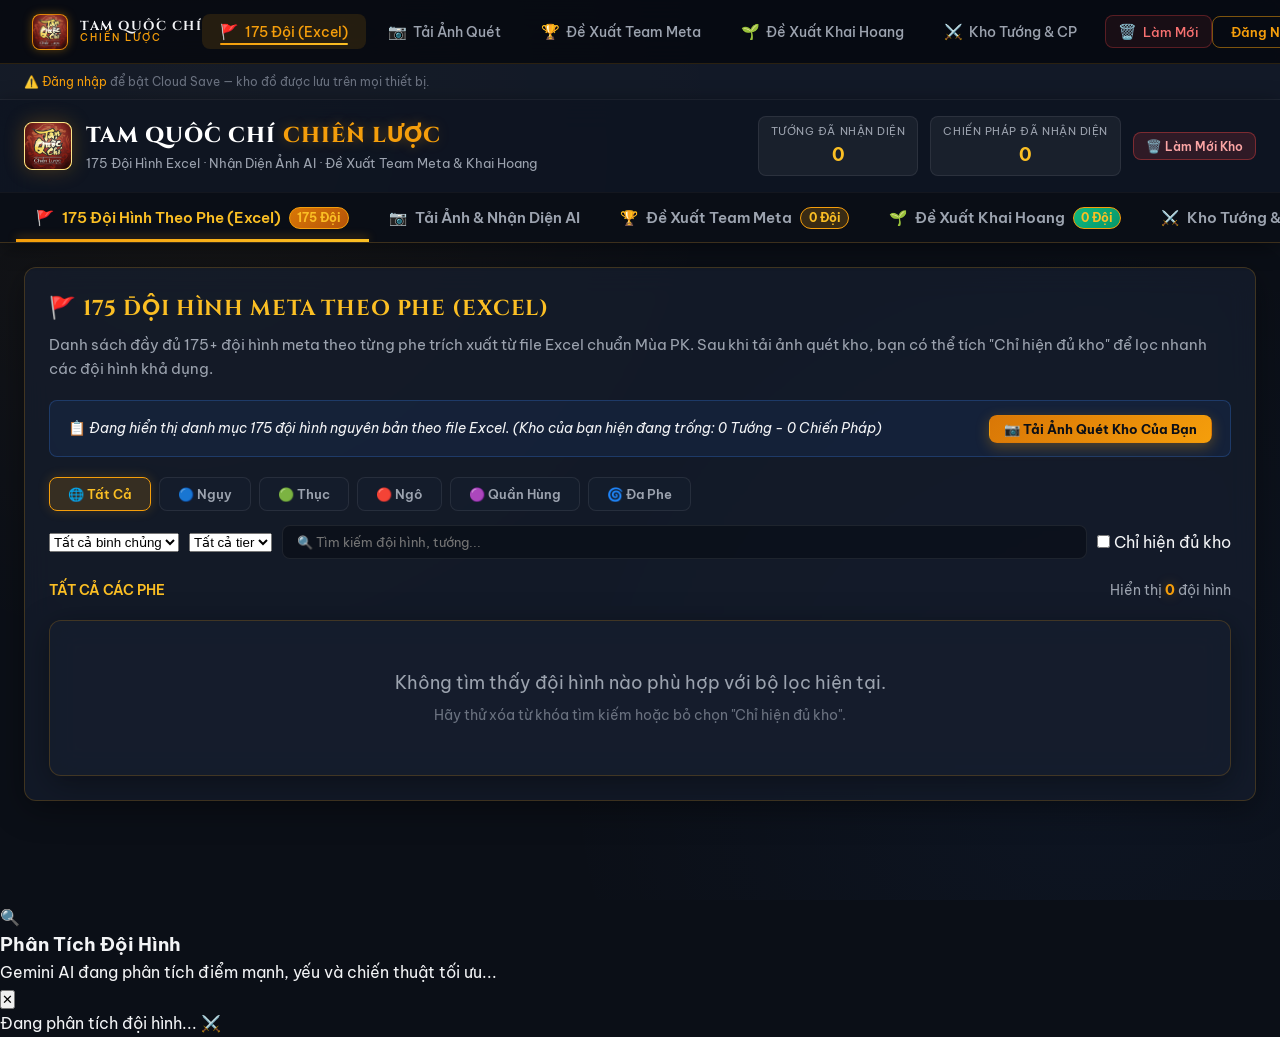
==== static/index.html @ ead32639 "feat: complete Tam Quoc Chi Chien Luoc web app with 175 Excel teams and AI scanner" ====
<!DOCTYPE html>
<html lang="vi">
<head>
  <meta charset="UTF-8">
  <meta name="viewport" content="width=device-width, initial-scale=1.0">
  <title>Tam Quốc Chí Chiến Lược | 175 Đội Excel & Đề Xuất Meta / Khai Hoang Từ Ảnh</title>
  <meta name="description" content="Công cụ tra cứu 175+ đội hình chuẩn Excel, tải ảnh chụp kho tướng game để AI tự động nhận diện và đề xuất team meta T0/T1 cùng team khai hoang mở đất tối ưu.">
  <link rel="preconnect" href="https://fonts.googleapis.com">
  <link rel="preconnect" href="https://fonts.gstatic.com" crossorigin>
  <link href="https://fonts.googleapis.com/css2?family=Be+Vietnam+Pro:wght@300;400;500;600;700;800&family=Cinzel:wght@700;900&display=swap" rel="stylesheet">
  <link rel="icon" type="image/jpeg" href="/anh/tamquocchi.jpg">
  <link rel="stylesheet" href="css/style.css?v=8">
  <link rel="stylesheet" href="css/navbar.css?v=8">
  <link rel="stylesheet" href="css/auth.css?v=8">
  <style>
    body { padding-top: 64px; }
    .cloud-sync-bar-wrap {
      background: rgba(22,30,46,0.7);
      border-bottom: 1px solid rgba(255,255,255,0.06);
      padding: 8px 24px;
      display: flex;
      align-items: center;
      gap: 10px;
      font-family: 'Be Vietnam Pro', sans-serif;
      font-size: 13px;
      flex-wrap: wrap;
    }
  </style>
</head>
<body>

<!-- NAVBAR -->
<nav class="site-navbar" id="site-navbar">
  <a href="/" class="nav-brand">
    <div class="nav-seal" style="width:36px;height:36px;min-width:36px;max-width:36px;min-height:36px;max-height:36px;overflow:hidden;border-radius:8px;flex-shrink:0"><img src="/anh/tamquocchi.jpg" alt="Logo" class="nav-seal-img" style="width:36px;height:36px;max-width:36px;max-height:36px;object-fit:cover;border-radius:8px;display:block"></div>
    <div class="nav-brand-text">
      <span class="nav-brand-title">TAM QUỐC CHÍ</span>
      <span class="nav-brand-sub">Chiến Lược</span>
    </div>
  </a>

  <div class="nav-links">
    <button class="nav-link active" id="navbar-link-factions" onclick="switchTab('tab-factions')"><span class="nav-link-icon">🚩</span>175 Đội (Excel)</button>
    <button class="nav-link" id="navbar-link-upload" onclick="switchTab('tab-upload')"><span class="nav-link-icon">📷</span>Tải Ảnh Quét</button>
    <button class="nav-link" id="navbar-link-recommend" onclick="switchTab('tab-recommend')"><span class="nav-link-icon">🏆</span>Đề Xuất Team Meta</button>
    <button class="nav-link" id="navbar-link-starter" onclick="switchTab('tab-starter')"><span class="nav-link-icon">🌱</span>Đề Xuất Khai Hoang</button>
    <button class="nav-link" id="navbar-link-inventory" onclick="switchTab('tab-inventory')"><span class="nav-link-icon">⚔️</span>Kho Tướng &amp; CP</button>
    <button class="nav-link nav-reset-btn" id="navbar-link-reset" onclick="resetInventoryData()" title="Làm mới kho về 0 (Xóa dữ liệu cũ)"><span class="nav-link-icon">🗑️</span>Làm Mới</button>
  </div>

  <div class="nav-auth" id="nav-auth-section">
    <button class="nav-btn-login" onclick="openAuthModal('login')">Đăng Nhập</button>
    <button class="nav-btn-register" onclick="openAuthModal('register')">Đăng Ký</button>
  </div>
</nav>

<!-- CLOUD SYNC BAR -->
<div class="cloud-sync-bar-wrap">
  <div id="cloud-sync-bar" style="display:flex;align-items:center;gap:8px;flex-wrap:wrap">
    <span style="color:#6b7280;font-size:12px">⏳ Đang kiểm tra trạng thái Cloud Save...</span>
  </div>
</div>

<!-- ════════════════════════════════════════════════════════
     APPLICATION CONTAINER
═══════════════════════════════════════════════════════ -->

  <!-- HEADER & BANNER -->
  <header class="app-header">
    <div class="header-container">
      <div class="brand">
        <div class="brand-seal" style="width:48px;height:48px;min-width:48px;max-width:48px;min-height:48px;max-height:48px;overflow:hidden;border-radius:8px;flex-shrink:0"><img src="/anh/tamquocchi.jpg" alt="Logo" class="brand-seal-img" style="width:48px;height:48px;max-width:48px;max-height:48px;object-fit:cover;border-radius:8px;display:block"></div>
        <div class="brand-info">
          <h1>TAM QUỐC CHÍ <span class="accent-text">CHIẾN LƯỢC</span></h1>
          <p class="tagline">175 Đội Hình Excel &middot; Nhận Diện Ảnh AI &middot; Đề Xuất Team Meta &amp; Khai Hoang</p>
        </div>
      </div>

      <div class="inventory-summary">
        <div class="stat-badge">
          <span class="stat-label">Tướng đã nhận diện</span>
          <span class="stat-val" id="stat-gen-count">0</span>
        </div>
        <div class="stat-badge">
          <span class="stat-label">Chiến pháp đã nhận diện</span>
          <span class="stat-val" id="stat-tactic-count">0</span>
        </div>
        <button class="btn btn-danger btn-sm" id="btn-reset-data" title="Xóa toàn bộ dữ liệu đang chọn về 0">
          🗑️ Làm Mới Kho
        </button>
      </div>
    </div>

    <!-- MAIN NAVIGATION TABS -->
    <nav class="nav-tabs">
      <div class="nav-container">
        <button class="nav-tab active" data-tab="tab-factions" id="nav-btn-factions">
          <span class="tab-icon">🚩</span> 175 Đội Hình Theo Phe (Excel)
          <span class="tab-badge" id="factions-nav-badge" style="background: linear-gradient(135deg, #d97706, #b45309);">175 Đội</span>
        </button>
        <button class="nav-tab" data-tab="tab-upload" id="nav-btn-upload">
          <span class="tab-icon">📷</span> Tải Ảnh &amp; Nhận Diện AI
        </button>
        <button class="nav-tab" data-tab="tab-recommend" id="nav-btn-recommend">
          <span class="tab-icon">🏆</span> Đề Xuất Team Meta
          <span class="tab-badge" id="recommend-badge">0 Đội</span>
        </button>
        <button class="nav-tab" data-tab="tab-starter" id="nav-btn-starter">
          <span class="tab-icon">🌱</span> Đề Xuất Khai Hoang
          <span class="tab-badge" id="starter-nav-badge" style="background: linear-gradient(135deg, #10b981, #059669);">0 Đội</span>
        </button>
        <button class="nav-tab" data-tab="tab-inventory" id="nav-btn-inventory">
          <span class="tab-icon">⚔️</span> Kho Tướng &amp; Chiến Pháp
          <span class="tab-counter" id="inventory-counter">0</span>
        </button>
      </div>
    </nav>
  </header>

  <!-- MAIN APPLICATION BODY -->
  <main class="main-content">

    <!-- TAB 1: 175 ĐỘI HÌNH THEO PHE (EXCEL) — MÀN HÌNH ĐẦU TIÊN MẶC ĐỊNH -->
    <section class="tab-panel active" id="tab-factions">
      <div class="card panel-card">
        <div class="section-title-wrap">
          <h2>🚩 175 ĐỘI HÌNH META THEO PHE (EXCEL)</h2>
          <p class="section-desc">Danh sách đầy đủ 175+ đội hình meta theo từng phe trích xuất từ file Excel chuẩn Mùa PK. Sau khi tải ảnh quét kho, bạn có thể tích "Chỉ hiện đủ kho" để lọc nhanh các đội hình khả dụng.</p>
        </div>

        <div id="factions-inventory-status"></div>

        <div class="faction-filter-panel" id="faction-filter-panel">
          <div class="faction-mega-tabs" id="faction-mega-tabs">
            <button class="faction-mega-tab active" data-faction="All">🌐 Tất Cả</button>
            <button class="faction-mega-tab" data-faction="Ngụy">🔵 Ngụy</button>
            <button class="faction-mega-tab" data-faction="Thục">🟢 Thục</button>
            <button class="faction-mega-tab" data-faction="Ngô">🔴 Ngô</button>
            <button class="faction-mega-tab" data-faction="Quần">🟣 Quần Hùng</button>
            <button class="faction-mega-tab" data-faction="Tam Thế">🌀 Đa Phe</button>
          </div>
          <div class="faction-sub-filters">
            <select id="faction-filter-troop" class="filter-select">
              <option value="All">Tất cả binh chủng</option>
              <option value="Kỵ">Kỵ</option>
              <option value="Thương">Thương</option>
              <option value="Khiên">Khiên</option>
              <option value="Cung">Cung</option>
              <option value="Khí">Khí Xa</option>
            </select>
            <select id="faction-filter-tier" class="filter-select">
              <option value="All">Tất cả tier</option>
              <option value="T0">T0</option>
              <option value="T0.5">T0.5</option>
              <option value="T1">T1</option>
            </select>
            <input type="text" id="faction-search" class="inv-search-input" placeholder="🔍 Tìm kiếm đội hình, tướng...">
            <label class="checkbox-label">
              <input type="checkbox" id="faction-only-owned"> Chỉ hiện đủ kho
            </label>
          </div>
        </div>

        <div style="margin: 14px 0 18px; font-size: 14px; color: var(--text-muted); display:flex; justify-content:space-between; align-items:center; flex-wrap:wrap; gap:8px">
          <span id="factions-current-title" style="font-weight:600; color:#fbbf24">TẤT CẢ CÁC PHE</span>
          <span>Hiển thị <strong id="factions-count" class="accent-text">0</strong> đội hình</span>
        </div>

        <div id="faction-teams-grid" class="faction-teams-grid"></div>
      </div>
    </section>

    <!-- TAB 2: TRANG TẢI ẢNH NHẬN DIỆN (UP HÌNH) -->
    <section class="tab-panel" id="tab-upload">
      <div class="card panel-card">
        <div class="section-title-wrap">
          <h2>📸 TẢI ẢNH CHỤP MÀN HÌNH GAME (UP HÌNH)</h2>
          <p class="section-desc">Hỗ trợ tải nhiều ảnh chụp màn hình kho Tướng hoặc kho Chiến Pháp. AI sẽ tự động phân tích và trích xuất danh sách sở hữu làm dữ liệu để đề xuất Team Meta và Team Khai Hoang.</p>
        </div>

        <div class="api-key-config">
          <div class="api-key-header">
            <span class="badge-tag">TÙY CHỌN NÂNG CAO</span>
            <strong>Tích hợp AI Vision (Gemini 1.5/2.0 Flash)</strong>
            <span class="helper-text">(Đọc chính xác 100% hình ảnh game chụp từ điện thoại)</span>
          </div>
          <div class="api-key-input-row">
            <input type="password" id="gemini-api-key" placeholder="Nhập Google Gemini API Key của bạn (nếu có, hoặc để trống để dùng bộ quét thông minh)...">
            <button class="btn btn-outline" id="btn-toggle-key">Hiện Key</button>
            <button class="btn btn-secondary" id="btn-save-key">Lưu Key</button>
          </div>
        </div>

        <!-- UPLOAD DROP ZONE -->
        <div class="drop-zone" id="drop-zone">
          <div class="drop-zone-content">
            <span class="drop-icon">📁</span>
            <p class="drop-title">Kéo thả ảnh vào đây hoặc click để chọn</p>
            <p class="drop-hint">Hỗ trợ: JPG, PNG, WEBP — Tải nhiều ảnh cùng lúc</p>
            <input type="file" id="file-input" accept="image/*" multiple style="display:none">
            <button class="btn btn-primary" id="btn-select-files">📂 Chọn Ảnh Chụp Màn Hình</button>
          </div>
        </div>

        <div id="file-preview-list" class="file-preview-list" style="display:none"></div>

        <div class="upload-actions" id="upload-actions" style="display:none">
          <button class="btn btn-primary btn-lg" id="btn-upload-analyze">
            🔍 Phân Tích &amp; Nhận Diện Bằng AI
          </button>
          <button class="btn btn-outline" id="btn-clear-files">🗑️ Xóa ảnh</button>
        </div>

        <div id="upload-progress" class="upload-progress" style="display:none">
          <div class="progress-spinner"></div>
          <span id="progress-text">Đang phân tích ảnh bằng AI...</span>
        </div>

        <div id="upload-results" class="upload-results" style="display:none"></div>
      </div>
    </section>

    <!-- TAB 3: ĐỀ XUẤT TEAM META (DỰA TRÊN DỮ LIỆU TỪ ẢNH) -->
    <section class="tab-panel" id="tab-recommend">
      <div class="card panel-card">
        <div class="section-title-wrap">
          <h2>🏆 ĐỀ XUẤT TEAM META (DỰA TRÊN DỮ LIỆU ẢNH)</h2>
          <p class="section-desc">Hệ thống so khớp kho tướng &amp; chiến pháp (nhận diện từ ảnh bạn vừa tải lên) với toàn bộ 175 đội hình meta, tính toán % tương thích và đề xuất các đội T0/T1 mạnh nhất bạn có thể xuất trận.</p>
        </div>

        <div class="filter-bar" id="recommend-filter-bar">
          <div class="filter-group">
            <label class="filter-label">Mùa giải</label>
            <select id="filter-season" class="filter-select">
              <option value="All">Tất cả mùa</option>
              <option value="PK">PK (Hiện tại)</option>
              <option value="S1">Mùa 1</option>
              <option value="S2">Mùa 2</option>
              <option value="S3">Mùa 3</option>
            </select>
          </div>
          <div class="filter-group">
            <label class="filter-label">Phe phái</label>
            <select id="filter-faction" class="filter-select">
              <option value="All">Tất cả phe</option>
              <option value="Ngụy">Ngụy</option>
              <option value="Thục">Thục</option>
              <option value="Ngô">Ngô</option>
              <option value="Quần">Quần Hùng</option>
              <option value="Tam Thế">Đa Phe</option>
            </select>
          </div>
          <div class="filter-group">
            <label class="filter-label">Binh chủng</label>
            <select id="filter-troop" class="filter-select">
              <option value="All">Tất cả</option>
              <option value="Kỵ">Kỵ</option>
              <option value="Thương">Thương</option>
              <option value="Khiên">Khiên</option>
              <option value="Cung">Cung</option>
              <option value="Khí">Khí Xa</option>
            </select>
          </div>
          <div class="filter-group">
            <label class="filter-label">Điểm tối thiểu</label>
            <input type="range" id="filter-score" min="0" max="100" value="30" class="filter-slider">
            <span id="filter-score-val" class="filter-slider-val">30%</span>
          </div>
          <button class="btn btn-primary" id="btn-recommend">🔍 Tìm Đội Hình</button>
        </div>

        <div style="margin: 14px 0 18px; font-size: 14px; color: var(--text-muted);">
          Tìm thấy <strong id="results-count" class="accent-text">0</strong> đội hình phù hợp
        </div>

        <div id="recommend-results" class="recommend-results"></div>
      </div>
    </section>

    <!-- TAB 4: ĐỀ XUẤT TEAM KHAI HOANG (MỞ ĐẤT) (DỰA TRÊN DỮ LIỆU ẢNH) -->
    <section class="tab-panel" id="tab-starter">
      <div class="card panel-card">
        <div class="section-title-wrap">
          <h2>🌱 ĐỀ XUẤT TEAM KHAI HOANG (MỞ ĐẤT)</h2>
          <p class="section-desc">Đề xuất các đội hình chuyên dụng cho Khai Hoang (mở đất đầu mùa) dựa trên tướng &amp; chiến pháp nhận diện từ ảnh. Kèm cẩm nang đánh Mỏ 4-5-6-7 và đội hình thám thính quái.</p>
        </div>

        <div class="starter-filter-bar">
          <div class="filter-group">
            <label class="filter-label">Binh chủng</label>
            <select id="starter-filter-troop" class="filter-select">
              <option value="All">Tất cả</option>
              <option value="Kỵ">Kỵ</option>
              <option value="Thương">Thương</option>
              <option value="Khiên">Khiên</option>
              <option value="Cung">Cung</option>
            </select>
          </div>
          <label class="checkbox-label">
            <input type="checkbox" id="starter-only-ready"> Chỉ hiện đủ kho
          </label>
        </div>

        <div style="margin: 14px 0 18px; font-size: 14px; color: var(--text-muted);">
          Có <strong id="starter-ready-count" class="accent-text">0</strong> đội hình khả dụng
        </div>

        <div id="starter-teams-list" class="starter-teams-list"></div>

        <!-- Mines Guide (Mỏ 4/5/6/7) -->
        <div class="starter-section-wrap" style="margin-top:36px;padding-top:24px;border-top:1px solid rgba(245,158,11,0.15)">
          <div class="section-title-wrap">
            <h3 style="color:#fbbf24;font-size:18px;margin-bottom:8px">🗺️ CẨM NANG ĐÁNH MỎ 4 - 5 - 6 - 7</h3>
            <p class="section-desc">Hướng dẫn chi tiết cấp độ tướng, số lính đề xuất và độ khó các đội thủ mỏ để khai hoang ít tổn thất nhất.</p>
          </div>
          <div id="mines-guide-container" class="mines-guide-grid"></div>
        </div>

        <!-- Touch Scouts -->
        <div class="starter-section-wrap" style="margin-top:36px;padding-top:24px;border-top:1px solid rgba(245,158,11,0.15)">
          <div class="section-title-wrap">
            <h3 style="color:#38bdf8;font-size:18px;margin-bottom:8px">🕵️ ĐỘI HÌNH THÁM THÍNH QUÁI (TOUCH SCOUT)</h3>
            <p class="section-desc">Đội quân 1 lính dùng để thám thính quái mỏ trước khi xuất quân chính, tránh gặp binh chủng bị khắc chế.</p>
          </div>
          <div id="touch-scouts-container" class="touch-scouts-grid"></div>
        </div>
      </div>
    </section>

    <!-- TAB 5: KHO TƯỚNG & CHIẾN PHÁP (KIỂM TRA DỮ LIỆU) -->
    <section class="tab-panel" id="tab-inventory">
      <div class="card panel-card">
        <div class="section-title-wrap">
          <h2>⚔️ KHO TƯỚNG &amp; CHIẾN PHÁP ĐÃ NHẬN DIỆN</h2>
          <p class="section-desc">Xem và kiểm tra danh sách tướng và chiến pháp đã được AI trích xuất từ ảnh chụp, hoặc tích chọn bổ sung thủ công.</p>
        </div>

        <div class="inventory-tabs">
          <button class="inv-tab active" id="inv-tab-generals" onclick="switchInventoryTab('generals')">
            🗡️ Tướng (<span id="inv-gen-count">0</span>)
          </button>
          <button class="inv-tab" id="inv-tab-tactics" onclick="switchInventoryTab('tactics')">
            📜 Chiến Pháp (<span id="inv-tac-count">0</span>)
          </button>
        </div>

        <div class="inv-panel active" id="inv-panel-generals">
          <div class="inv-filter-row">
            <input type="text" id="gen-search" placeholder="🔍 Tìm tướng..." class="inv-search-input">
            <div class="faction-filter-buttons" id="gen-faction-filter">
              <button class="faction-btn active" data-faction="All">Tất Cả</button>
              <button class="faction-btn wei" data-faction="Ngụy">Ngụy</button>
              <button class="faction-btn shu" data-faction="Thục">Thục</button>
              <button class="faction-btn wu" data-faction="Ngô">Ngô</button>
              <button class="faction-btn qun" data-faction="Quần">Quần</button>
            </div>
          </div>
          <div class="card-grid" id="generals-grid"></div>
        </div>

        <div class="inv-panel" id="inv-panel-tactics">
          <div class="inv-filter-row">
            <input type="text" id="tac-search" placeholder="🔍 Tìm chiến pháp..." class="inv-search-input">
            <div class="faction-filter-buttons" id="tac-type-filter">
              <button class="faction-btn active" data-type="All">Tất Cả</button>
              <button class="faction-btn" data-type="Binh chủng">Binh Chủng</button>
              <button class="faction-btn" data-type="Chỉ huy">Chỉ Huy</button>
              <button class="faction-btn" data-type="Chủ động">Chủ Động</button>
              <button class="faction-btn" data-type="Đột kích">Đột Kích</button>
              <button class="faction-btn" data-type="Bị động">Bị Động</button>
              <button class="faction-btn" data-type="Trận pháp">Trận Pháp</button>
            </div>
          </div>
          <div class="card-grid" id="tactics-grid"></div>
        </div>
      </div>
    </section>

  </main><!-- /.main-content -->

<!-- AUTH MODAL -->
<div class="auth-overlay" id="auth-overlay">
  <div class="auth-modal">
    <div class="auth-modal-header">
      <div class="auth-modal-seal"><img src="/anh/tamquocchi.jpg" alt="Logo" class="auth-seal-img" style="width:44px;height:44px;object-fit:cover;border-radius:8px;display:block;margin:0 auto"></div>
      <h2 class="auth-modal-title">TAM QUỐC CHÍ</h2>
      <p class="auth-modal-subtitle">Đăng nhập để lưu kho tướng trên cloud</p>
      <button class="auth-close-btn" onclick="closeAuthModal()">✕</button>
    </div>
    <div class="auth-tabs">
      <button class="auth-tab-btn active" data-tab="login" onclick="switchAuthTab('login')">Đăng Nhập</button>
      <button class="auth-tab-btn" data-tab="register" onclick="switchAuthTab('register')">Đăng Ký</button>
    </div>
    <form class="auth-form active" id="auth-form-login">
      <div class="auth-message"></div>
      <div class="auth-field">
        <label class="auth-label">Email</label>
        <input class="auth-input" type="email" name="email" placeholder="your@email.com" required>
      </div>
      <div class="auth-field">
        <label class="auth-label">Mật Khẩu</label>
        <input class="auth-input" type="password" name="password" placeholder="••••••••" required>
      </div>
      <button type="submit" class="auth-submit-btn">Đăng Nhập</button>
    </form>
    <form class="auth-form" id="auth-form-register">
      <div class="auth-message"></div>
      <div class="auth-field">
        <label class="auth-label">Tên Hiển Thị</label>
        <input class="auth-input" type="text" name="display_name" placeholder="Chủ Công của bạn...">
      </div>
      <div class="auth-field">
        <label class="auth-label">Tên Đăng Nhập</label>
        <input class="auth-input" type="text" name="username" placeholder="username" required minlength="3">
      </div>
      <div class="auth-field">
        <label class="auth-label">Email</label>
        <input class="auth-input" type="email" name="email" placeholder="your@email.com" required>
      </div>
      <div class="auth-field">
        <label class="auth-label">Mật Khẩu</label>
        <input class="auth-input" type="password" name="password" placeholder="••••••••" required minlength="6">
      </div>
      <button type="submit" class="auth-submit-btn">Tạo Tài Khoản</button>
    </form>
    <div class="auth-footer">Miễn phí hoàn toàn &middot; Cloud Save kho đồ</div>
  </div>
</div>

<script src="js/auth.js"></script>
<script src="js/app.js"></script>

<!-- AI TEAM ANALYZER MODAL -->
<div class="ai-analyze-overlay" id="ai-analyze-overlay">
  <div class="ai-analyze-modal" id="ai-analyze-modal">
    <div class="ai-analyze-modal-header">
      <div class="ai-analyze-modal-icon">🔍</div>
      <div>
        <h3 id="ai-analyze-team-name">Phân Tích Đội Hình</h3>
        <p>Gemini AI đang phân tích điểm mạnh, yếu và chiến thuật tối ưu...</p>
      </div>
    </div>
    <button class="ai-analyze-close" onclick="closeAnalyzeModal()">✕</button>

    <!-- Loading state -->
    <div class="ai-analyze-loading" id="ai-analyze-loading">
      <div class="ai-analyze-spinner"></div>
      <p>Đang phân tích đội hình... ⚔️</p>
    </div>

    <!-- Result -->
    <div class="ai-analysis-result" id="ai-analysis-result" style="display:none"></div>
  </div>
</div>

</body>
</html>
---- static/css/style.css ----
/* ==========================================================================
   TAM QUỐC CHÍ - CHIẾN LƯỢC: DESIGN SYSTEM (VANILLA CSS)
   Imperial War Room / Glassmorphism / Vibrant Tactical Theme
   ========================================================================== */

:root {
  /* Core Backgrounds */
  --bg-dark-primary: #0b0f17;
  --bg-dark-secondary: #131a26;
  --bg-card: rgba(22, 30, 46, 0.75);
  --bg-card-hover: rgba(30, 41, 62, 0.9);
  --bg-surface-glass: rgba(18, 26, 40, 0.65);
  --border-glass: rgba(245, 158, 11, 0.2);
  --border-subtle: rgba(255, 255, 255, 0.08);

  /* Brand Accents (Imperial Gold) */
  --gold-primary: #f59e0b;
  --gold-light: #fbbf24;
  --gold-dark: #b45309;
  --gold-glow: rgba(245, 158, 11, 0.35);

  /* Faction Colors */
  --faction-wei: #3b82f6; /* Blue */
  --faction-wei-bg: rgba(59, 130, 246, 0.15);
  --faction-shu: #10b981; /* Green */
  --faction-shu-bg: rgba(16, 185, 129, 0.15);
  --faction-wu: #ef4444;  /* Red */
  --faction-wu-bg: rgba(239, 68, 68, 0.15);
  --faction-qun: #a855f7; /* Purple/Amber */
  --faction-qun-bg: rgba(168, 85, 247, 0.15);
  --faction-sanshi: #ec4899;

  /* Tiers */
  --tier-t0: #f59e0b;
  --tier-t05: #38bdf8;
  --tier-t1: #a3e635;

  /* Text Colors */
  --text-main: #f3f4f6;
  --text-muted: #9ca3af;
  --text-dim: #6b7280;
  --text-gold: #fcd34d;

  /* Typography */
  --font-heading: 'Cinzel', 'Be Vietnam Pro', serif;
  --font-body: 'Be Vietnam Pro', -apple-system, BlinkMacSystemFont, sans-serif;

  /* Transitions & Shadows */
  --transition-smooth: all 0.25s cubic-bezier(0.4, 0, 0.2, 1);
  --shadow-card: 0 8px 32px 0 rgba(0, 0, 0, 0.37);
  --shadow-gold: 0 0 20px rgba(245, 158, 11, 0.25);
}

/* Base Reset */
*, *::before, *::after {
  box-sizing: border-box;
  margin: 0;
  padding: 0;
}

body {
  background-color: var(--bg-dark-primary);
  background-image: 
    radial-gradient(circle at 15% 15%, rgba(245, 158, 11, 0.05) 0%, transparent 40%),
    radial-gradient(circle at 85% 85%, rgba(59, 130, 246, 0.05) 0%, transparent 40%),
    linear-gradient(to bottom, rgba(11, 15, 23, 0.95), rgba(11, 15, 23, 0.98));
  background-attachment: fixed;
  color: var(--text-main);
  font-family: var(--font-body);
  line-height: 1.6;
  min-height: 100vh;
  -webkit-font-smoothing: antialiased;
}

/* ==========================================================================
   HEADER & NAVIGATION
   ========================================================================== */
.app-header {
  background: rgba(15, 22, 36, 0.85);
  backdrop-filter: blur(16px);
  border-bottom: 1px solid var(--border-glass);
  position: sticky;
  top: 0;
  z-index: 100;
  box-shadow: 0 4px 20px rgba(0, 0, 0, 0.4);
}

.header-container {
  max-width: 1400px;
  margin: 0 auto;
  padding: 1rem 1.5rem;
  display: flex;
  align-items: center;
  justify-content: space-between;
  flex-wrap: wrap;
  gap: 1rem;
}

.brand {
  display: flex;
  align-items: center;
  gap: 0.85rem;
}

.brand-seal {
  width: 48px;
  height: 48px;
  min-width: 48px;
  max-width: 48px;
  min-height: 48px;
  max-height: 48px;
  border-radius: 10px;
  background: linear-gradient(135deg, #b45309, #f59e0b);
  display: flex;
  align-items: center;
  justify-content: center;
  box-shadow: var(--shadow-gold);
  border: 1.5px solid #fde68a;
  overflow: hidden !important;
  flex-shrink: 0;
}

.brand-seal img,
.brand-seal-img {
  width: 48px !important;
  height: 48px !important;
  max-width: 48px !important;
  max-height: 48px !important;
  object-fit: cover !important;
  border-radius: 10px !important;
  display: block !important;
}

.brand-info h1 {
  font-family: var(--font-heading);
  font-size: 1.35rem;
  font-weight: 800;
  letter-spacing: 0.05em;
  color: #fff;
}

.accent-text {
  color: var(--gold-primary);
  text-shadow: 0 0 12px var(--gold-glow);
}

.tagline {
  font-size: 0.8rem;
  color: var(--text-muted);
}

.inventory-summary {
  display: flex;
  align-items: center;
  gap: 0.75rem;
  flex-wrap: wrap;
}

.stat-badge {
  background: rgba(255, 255, 255, 0.05);
  border: 1px solid var(--border-subtle);
  border-radius: 8px;
  padding: 0.35rem 0.75rem;
  display: flex;
  flex-direction: column;
  align-items: center;
}

.stat-label {
  font-size: 0.68rem;
  text-transform: uppercase;
  color: var(--text-muted);
  letter-spacing: 0.05em;
}

.stat-val {
  font-size: 1.15rem;
  font-weight: 700;
  color: var(--gold-light);
}

/* Nav Tabs */
.nav-tabs {
  background: rgba(10, 14, 22, 0.95);
  border-top: 1px solid rgba(255, 255, 255, 0.04);
}

.nav-container {
  max-width: 1400px;
  margin: 0 auto;
  display: flex;
  overflow-x: auto;
  scrollbar-width: none;
  padding: 0 1rem;
}

.nav-container::-webkit-scrollbar {
  display: none;
}

.nav-tab {
  background: transparent;
  border: none;
  color: var(--text-muted);
  font-family: var(--font-body);
  font-size: 0.92rem;
  font-weight: 600;
  padding: 0.85rem 1.25rem;
  display: flex;
  align-items: center;
  gap: 0.5rem;
  cursor: pointer;
  white-space: nowrap;
  position: relative;
  transition: var(--transition-smooth);
}

.nav-tab:hover {
  color: #fff;
  background: rgba(255, 255, 255, 0.03);
}

.nav-tab.active {
  color: var(--gold-light);
}

.nav-tab.active::after {
  content: '';
  position: absolute;
  bottom: 0;
  left: 0;
  right: 0;
  height: 3px;
  background: linear-gradient(90deg, var(--gold-primary), var(--gold-light));
  box-shadow: 0 -2px 8px var(--gold-glow);
}

.tab-badge {
  background: rgba(245, 158, 11, 0.2);
  color: var(--gold-light);
  border: 1px solid var(--gold-primary);
  font-size: 0.72rem;
  padding: 0.15rem 0.45rem;
  border-radius: 999px;
  font-weight: 700;
}

.tab-counter {
  background: rgba(255, 255, 255, 0.1);
  color: #fff;
  font-size: 0.72rem;
  padding: 0.15rem 0.45rem;
  border-radius: 999px;
}

/* ==========================================================================
   BUTTONS & FORM CONTROLS
   ========================================================================== */
.btn {
  display: inline-flex;
  align-items: center;
  justify-content: center;
  gap: 0.4rem;
  font-family: var(--font-body);
  font-size: 0.88rem;
  font-weight: 600;
  padding: 0.6rem 1.15rem;
  border-radius: 8px;
  border: 1px solid transparent;
  cursor: pointer;
  transition: var(--transition-smooth);
  text-decoration: none;
}

.btn-primary {
  background: linear-gradient(135deg, #d97706, #f59e0b);
  color: #0b0f17;
  font-weight: 700;
  box-shadow: 0 4px 14px rgba(245, 158, 11, 0.3);
}

.btn-primary:hover {
  background: linear-gradient(135deg, #b45309, #d97706);
  color: #fff;
  transform: translateY(-1px);
  box-shadow: 0 6px 20px rgba(245, 158, 11, 0.4);
}

.btn-secondary {
  background: rgba(59, 130, 246, 0.18);
  border-color: rgba(59, 130, 246, 0.4);
  color: #93c5fd;
}

.btn-secondary:hover {
  background: rgba(59, 130, 246, 0.3);
  color: #fff;
}

.btn-danger {
  background: rgba(239, 68, 68, 0.15);
  border-color: rgba(239, 68, 68, 0.4);
  color: #fca5a5;
}

.btn-danger:hover {
  background: rgba(239, 68, 68, 0.3);
  color: #fff;
}

.btn-outline {
  background: transparent;
  border-color: var(--border-subtle);
  color: var(--text-muted);
}

.btn-outline:hover {
  border-color: #fff;
  color: #fff;
}

.btn-sm {
  padding: 0.35rem 0.75rem;
  font-size: 0.78rem;
}

/* ==========================================================================
   LAYOUT CONTAINERS & CARDS
   ========================================================================== */
.main-content {
  max-width: 1400px;
  margin: 1.5rem auto;
  padding: 0 1.5rem 3rem 1.5rem;
}

.tab-panel {
  display: none;
  animation: fadeIn 0.3s ease;
}

.tab-panel.active {
  display: block;
}

@keyframes fadeIn {
  from { opacity: 0; transform: translateY(6px); }
  to { opacity: 1; transform: translateY(0); }
}

.card {
  background: var(--bg-card);
  backdrop-filter: blur(14px);
  border: 1px solid var(--border-glass);
  border-radius: 12px;
  padding: 1.5rem;
  box-shadow: var(--shadow-card);
}

.panel-card {
  margin-bottom: 2rem;
}

.section-title-wrap h2 {
  font-family: var(--font-heading);
  font-size: 1.35rem;
  color: var(--gold-light);
  margin-bottom: 0.4rem;
  letter-spacing: 0.04em;
}

.section-desc {
  color: var(--text-muted);
  font-size: 0.92rem;
  margin-bottom: 1.25rem;
}

/* ==========================================================================
   TAB 1: UPLOAD & VISION AI
   ========================================================================== */
.api-key-config {
  background: rgba(10, 14, 22, 0.6);
  border: 1px solid var(--border-subtle);
  border-radius: 10px;
  padding: 1rem 1.25rem;
  margin-bottom: 1.5rem;
}

.api-key-header {
  display: flex;
  align-items: center;
  gap: 0.6rem;
  margin-bottom: 0.6rem;
  flex-wrap: wrap;
}

.badge-tag {
  background: rgba(245, 158, 11, 0.2);
  color: var(--gold-light);
  font-size: 0.68rem;
  font-weight: 700;
  padding: 0.2rem 0.5rem;
  border-radius: 4px;
}

.helper-text {
  font-size: 0.8rem;
  color: var(--text-dim);
}

.api-key-input-row {
  display: flex;
  gap: 0.5rem;
}

.api-key-input-row input {
  flex: 1;
  background: rgba(0, 0, 0, 0.4);
  border: 1px solid var(--border-subtle);
  border-radius: 8px;
  padding: 0.6rem 1rem;
  color: #fff;
  font-family: var(--font-body);
  font-size: 0.88rem;
}

.api-key-input-row input:focus {
  outline: none;
  border-color: var(--gold-primary);
  box-shadow: 0 0 10px var(--gold-glow);
}

.drop-zone {
  border: 2px dashed rgba(245, 158, 11, 0.4);
  border-radius: 14px;
  background: rgba(245, 158, 11, 0.03);
  padding: 3rem 1.5rem;
  text-align: center;
  cursor: pointer;
  transition: var(--transition-smooth);
}

.drop-zone:hover, .drop-zone.dragover {
  border-color: var(--gold-primary);
  background: rgba(245, 158, 11, 0.08);
  box-shadow: 0 0 25px rgba(245, 158, 11, 0.2);
}

.drop-icon {
  font-size: 3.5rem;
  margin-bottom: 0.8rem;
  opacity: 0.9;
}

.drop-zone h3 {
  font-size: 1.25rem;
  color: #fff;
  margin-bottom: 0.35rem;
}

.drop-zone p {
  color: var(--text-muted);
  font-size: 0.88rem;
  margin-bottom: 1.25rem;
}

.upload-status-area {
  margin-top: 1.5rem;
}

.loading-spinner-wrap {
  display: flex;
  flex-direction: column;
  align-items: center;
  justify-content: center;
  padding: 2rem 0;
}

.spinner {
  width: 44px;
  height: 44px;
  border: 4px solid rgba(245, 158, 11, 0.2);
  border-top-color: var(--gold-primary);
  border-radius: 50%;
  animation: spin 0.8s linear infinite;
  margin-bottom: 1rem;
}

@keyframes spin {
  to { transform: rotate(360deg); }
}

.preview-grid {
  display: grid;
  grid-template-columns: repeat(auto-fill, minmax(160px, 1fr));
  gap: 1rem;
  margin-bottom: 1.5rem;
}

.preview-item {
  position: relative;
  border-radius: 8px;
  overflow: hidden;
  border: 1px solid var(--border-subtle);
  background: #000;
  aspect-ratio: 16 / 9;
}

.preview-item img {
  width: 100%;
  height: 100%;
  object-fit: cover;
}

.preview-item .preview-badge {
  position: absolute;
  bottom: 0;
  left: 0;
  right: 0;
  background: rgba(0, 0, 0, 0.75);
  font-size: 0.7rem;
  color: #fff;
  padding: 0.2rem 0.4rem;
  text-overflow: ellipsis;
  overflow: hidden;
  white-space: nowrap;
}

.alert {
  padding: 1rem 1.25rem;
  border-radius: 10px;
  display: flex;
  align-items: center;
  gap: 1rem;
}

.alert-success {
  background: rgba(16, 185, 129, 0.15);
  border: 1px solid rgba(16, 185, 129, 0.4);
  color: #d1fae5;
}

.alert-icon {
  font-size: 1.5rem;
}

.alert-body {
  flex: 1;
}

.alert-body strong {
  font-size: 1rem;
  color: #34d399;
}

.guide-box {
  margin-top: 2rem;
  background: rgba(10, 14, 22, 0.5);
  border-left: 3px solid var(--gold-primary);
  padding: 1rem 1.25rem;
  border-radius: 0 8px 8px 0;
}

.guide-box h4 {
  color: var(--gold-light);
  font-size: 0.95rem;
  margin-bottom: 0.5rem;
}

.guide-box ul {
  padding-left: 1.25rem;
  color: var(--text-muted);
  font-size: 0.88rem;
}

.guide-box li {
  margin-bottom: 0.35rem;
}

/* ==========================================================================
   TAB 2: INVENTORY LAYOUT
   ========================================================================== */
.inventory-dual-layout {
  display: grid;
  grid-template-columns: 1fr 1fr;
  gap: 1.5rem;
}

@media (max-width: 992px) {
  .inventory-dual-layout {
    grid-template-columns: 1fr;
  }
}

.inventory-col {
  display: flex;
  flex-direction: column;
  max-height: 820px;
}

.col-header {
  display: flex;
  align-items: center;
  justify-content: space-between;
  margin-bottom: 1rem;
  border-bottom: 1px solid var(--border-subtle);
  padding-bottom: 0.75rem;
}

.col-header h3 {
  font-family: var(--font-heading);
  font-size: 1.1rem;
  color: #fff;
}

.col-desc {
  font-size: 0.78rem;
  color: var(--text-dim);
}

.count-pill {
  background: rgba(245, 158, 11, 0.15);
  border: 1px solid var(--gold-primary);
  color: var(--gold-light);
  font-weight: 700;
  font-size: 0.82rem;
  padding: 0.25rem 0.65rem;
  border-radius: 999px;
}

.filter-toolbar {
  display: flex;
  flex-direction: column;
  gap: 0.6rem;
  margin-bottom: 1rem;
}

.search-box input {
  width: 100%;
  background: rgba(0, 0, 0, 0.3);
  border: 1px solid var(--border-subtle);
  border-radius: 8px;
  padding: 0.5rem 0.85rem;
  color: #fff;
  font-family: var(--font-body);
  font-size: 0.85rem;
}

.search-box input:focus {
  outline: none;
  border-color: var(--gold-primary);
}

.faction-chips {
  display: flex;
  gap: 0.4rem;
  flex-wrap: wrap;
}

.chip {
  background: rgba(255, 255, 255, 0.05);
  border: 1px solid var(--border-subtle);
  color: var(--text-muted);
  font-size: 0.75rem;
  padding: 0.25rem 0.6rem;
  border-radius: 6px;
  cursor: pointer;
  transition: var(--transition-smooth);
}

.chip:hover {
  background: rgba(255, 255, 255, 0.12);
  color: #fff;
}

.chip.active {
  background: var(--gold-primary);
  color: #0b0f17;
  font-weight: 700;
  border-color: var(--gold-light);
}

.chip-wei.active { background: var(--faction-wei); color: #fff; border-color: #60a5fa; }
.chip-shu.active { background: var(--faction-shu); color: #fff; border-color: #34d399; }
.chip-wu.active { background: var(--faction-wu); color: #fff; border-color: #f87171; }
.chip-qun.active { background: var(--faction-qun); color: #fff; border-color: #c084fc; }

.cards-grid {
  display: grid;
  grid-template-columns: repeat(auto-fill, minmax(135px, 1fr));
  gap: 0.6rem;
  overflow-y: auto;
  padding-right: 0.4rem;
  flex: 1;
}

/* Custom Scrollbar */
.cards-grid::-webkit-scrollbar {
  width: 6px;
}
.cards-grid::-webkit-scrollbar-thumb {
  background: rgba(245, 158, 11, 0.2);
  border-radius: 3px;
}
.cards-grid::-webkit-scrollbar-thumb:hover {
  background: var(--gold-primary);
}

/* General Item Card */
.gen-card {
  background: rgba(14, 20, 32, 0.85);
  border: 1px solid var(--border-subtle);
  border-radius: 8px;
  padding: 0.6rem;
  cursor: pointer;
  transition: var(--transition-smooth);
  position: relative;
  display: flex;
  flex-direction: column;
  user-select: none;
}

.gen-card:hover {
  transform: translateY(-2px);
  border-color: rgba(245, 158, 11, 0.4);
}

.gen-card.owned {
  background: rgba(245, 158, 11, 0.1);
  border-color: var(--gold-primary);
  box-shadow: 0 0 10px rgba(245, 158, 11, 0.2);
}

.gen-card.owned::after {
  content: '✓';
  position: absolute;
  top: 4px;
  right: 6px;
  color: var(--gold-light);
  font-weight: 900;
  font-size: 0.85rem;
}

.gen-card-top {
  display: flex;
  align-items: center;
  justify-content: space-between;
  margin-bottom: 0.35rem;
}

.gen-faction-tag {
  font-size: 0.65rem;
  font-weight: 700;
  padding: 0.1rem 0.35rem;
  border-radius: 4px;
}

.faction-Ngụy { background: var(--faction-wei-bg); color: #93c5fd; border: 1px solid rgba(59, 130, 246, 0.4); }
.faction-Thục { background: var(--faction-shu-bg); color: #6ee7b7; border: 1px solid rgba(16, 185, 129, 0.4); }
.faction-Ngô { background: var(--faction-wu-bg); color: #fca5a5; border: 1px solid rgba(239, 68, 68, 0.4); }
.faction-Quần { background: var(--faction-qun-bg); color: #d8b4fe; border: 1px solid rgba(168, 85, 247, 0.4); }

.gen-cost {
  font-size: 0.7rem;
  color: var(--gold-light);
  font-weight: 600;
}

.gen-name {
  font-size: 0.85rem;
  font-weight: 700;
  color: #fff;
  margin-bottom: 0.2rem;
  white-space: nowrap;
  overflow: hidden;
  text-overflow: ellipsis;
}

.gen-skill {
  font-size: 0.68rem;
  color: var(--text-dim);
  white-space: nowrap;
  overflow: hidden;
  text-overflow: ellipsis;
}

/* Tactic Item Card */
.tactic-card {
  background: rgba(14, 20, 32, 0.85);
  border: 1px solid var(--border-subtle);
  border-radius: 8px;
  padding: 0.6rem;
  cursor: pointer;
  transition: var(--transition-smooth);
  position: relative;
  display: flex;
  flex-direction: column;
  user-select: none;
}

.tactic-card:hover {
  transform: translateY(-2px);
  border-color: rgba(56, 189, 248, 0.4);
}

.tactic-card.owned {
  background: rgba(56, 189, 248, 0.1);
  border-color: #38bdf8;
  box-shadow: 0 0 10px rgba(56, 189, 248, 0.2);
}

.tactic-card.owned::after {
  content: '✓';
  position: absolute;
  top: 4px;
  right: 6px;
  color: #38bdf8;
  font-weight: 900;
  font-size: 0.85rem;
}

.tactic-card-top {
  display: flex;
  align-items: center;
  justify-content: space-between;
  margin-bottom: 0.25rem;
}

.tactic-type-tag {
  font-size: 0.65rem;
  font-weight: 600;
  color: var(--text-muted);
}

.tactic-rank-S {
  color: var(--gold-light);
  font-weight: 800;
  font-size: 0.72rem;
}
.tactic-rank-A {
  color: #a855f7;
  font-weight: 800;
  font-size: 0.72rem;
}

.tactic-name {
  font-size: 0.84rem;
  font-weight: 700;
  color: #fff;
  margin-bottom: 0.2rem;
  white-space: nowrap;
  overflow: hidden;
  text-overflow: ellipsis;
}

/* ==========================================================================
   TAB 3: RECOMMENDATIONS LIST
   ========================================================================== */
.recommend-controls-bar {
  margin-bottom: 1.5rem;
  padding: 1rem 1.25rem;
}

.filters-row {
  display: flex;
  gap: 1.25rem;
  flex-wrap: wrap;
  align-items: center;
}

.filter-group {
  display: flex;
  align-items: center;
  gap: 0.5rem;
}

.filter-group label {
  font-size: 0.82rem;
  color: var(--text-muted);
  font-weight: 600;
  white-space: nowrap;
}

.select-input {
  background: rgba(10, 14, 22, 0.9);
  border: 1px solid var(--border-subtle);
  border-radius: 6px;
  color: #fff;
  padding: 0.4rem 0.75rem;
  font-family: var(--font-body);
  font-size: 0.84rem;
  cursor: pointer;
}

.select-input:focus {
  outline: none;
  border-color: var(--gold-primary);
}

.slider-wrap {
  display: flex;
  align-items: center;
  gap: 0.5rem;
}

.slider-wrap input[type="range"] {
  accent-color: var(--gold-primary);
  cursor: pointer;
}

#score-val {
  font-weight: 700;
  color: var(--gold-light);
  font-size: 0.84rem;
  min-width: 32px;
}

.results-header {
  display: flex;
  align-items: baseline;
  justify-content: space-between;
  margin-bottom: 1.25rem;
  flex-wrap: wrap;
  gap: 0.5rem;
}

.results-header h3 {
  font-family: var(--font-heading);
  font-size: 1.2rem;
  color: #fff;
}

.results-sub {
  font-size: 0.84rem;
  color: var(--text-dim);
}

.teams-container {
  display: flex;
  flex-direction: column;
  gap: 1.5rem;
}

/* Team Master Card */
.team-card {
  background: var(--bg-card);
  border: 1px solid var(--border-glass);
  border-radius: 12px;
  overflow: hidden;
  box-shadow: var(--shadow-card);
  transition: var(--transition-smooth);
}

.team-card:hover {
  border-color: rgba(245, 158, 11, 0.4);
  box-shadow: 0 10px 30px rgba(0, 0, 0, 0.5);
}

.team-header {
  padding: 1rem 1.5rem;
  background: rgba(15, 22, 36, 0.95);
  border-bottom: 1px solid rgba(255, 255, 255, 0.06);
  display: flex;
  align-items: center;
  justify-content: space-between;
  flex-wrap: wrap;
  gap: 1rem;
}

.team-title-wrap {
  display: flex;
  align-items: center;
  gap: 0.75rem;
}

.tier-badge {
  padding: 0.3rem 0.65rem;
  border-radius: 6px;
  font-family: var(--font-heading);
  font-weight: 900;
  font-size: 1rem;
  letter-spacing: 0.05em;
  text-shadow: 0 1px 2px rgba(0,0,0,0.5);
}

.tier-T0 {
  background: linear-gradient(135deg, #b45309, #f59e0b);
  color: #111;
  box-shadow: 0 0 15px rgba(245, 158, 11, 0.5);
  border: 1px solid #fde68a;
  animation: pulseGold 2s infinite;
}

@keyframes pulseGold {
  0%, 100% { box-shadow: 0 0 10px rgba(245, 158, 11, 0.4); }
  50% { box-shadow: 0 0 20px rgba(245, 158, 11, 0.8); }
}

.tier-T05 {
  background: linear-gradient(135deg, #0284c7, #38bdf8);
  color: #fff;
  border: 1px solid #bae6fd;
}

.tier-T1 {
  background: linear-gradient(135deg, #15803d, #22c55e);
  color: #fff;
  border: 1px solid #bbf7d0;
}

.team-title-wrap h4 {
  font-size: 1.15rem;
  font-weight: 800;
  color: #fff;
}

.team-meta-pills {
  display: flex;
  gap: 0.4rem;
  margin-top: 0.2rem;
}

.meta-pill {
  font-size: 0.7rem;
  padding: 0.15rem 0.45rem;
  border-radius: 4px;
  background: rgba(255, 255, 255, 0.08);
  color: var(--text-muted);
}

.team-score-block {
  display: flex;
  align-items: center;
  gap: 1rem;
}

.rating-badge {
  font-size: 0.78rem;
  font-weight: 700;
  padding: 0.35rem 0.75rem;
  border-radius: 999px;
  letter-spacing: 0.03em;
}

.badge-perfect {
  background: rgba(16, 185, 129, 0.2);
  color: #34d399;
  border: 1px solid #10b981;
}

.badge-strong {
  background: rgba(56, 189, 248, 0.2);
  color: #38bdf8;
  border: 1px solid #0284c7;
}

.badge-viable {
  background: rgba(245, 158, 11, 0.2);
  color: #fbbf24;
  border: 1px solid #d97706;
}

.badge-lacking {
  background: rgba(239, 68, 68, 0.15);
  color: #fca5a5;
  border: 1px solid #ef4444;
}

.score-circle {
  font-size: 1.3rem;
  font-weight: 900;
  color: var(--gold-light);
}

/* Team Body & 3-General Lineup */
.team-body {
  padding: 1.25rem 1.5rem;
}

.generals-lineup {
  display: grid;
  grid-template-columns: repeat(3, 1fr);
  gap: 1.25rem;
  margin-bottom: 1.25rem;
}

@media (max-width: 768px) {
  .generals-lineup {
    grid-template-columns: 1fr;
  }
}

.general-slot-card {
  background: rgba(12, 17, 28, 0.7);
  border: 1px solid var(--border-subtle);
  border-radius: 10px;
  padding: 1rem;
  display: flex;
  flex-direction: column;
}

.slot-position-tag {
  font-size: 0.7rem;
  text-transform: uppercase;
  font-weight: 700;
  color: var(--gold-light);
  margin-bottom: 0.4rem;
}

.slot-gen-identity {
  display: flex;
  align-items: center;
  justify-content: space-between;
  margin-bottom: 0.75rem;
}

.slot-gen-identity strong {
  font-size: 1.05rem;
  color: #fff;
}

.status-chip {
  font-size: 0.68rem;
  padding: 0.15rem 0.4rem;
  border-radius: 4px;
  font-weight: 600;
}

.status-owned {
  background: rgba(16, 185, 129, 0.2);
  color: #34d399;
  border: 1px solid #10b981;
}

.status-sub {
  background: rgba(56, 189, 248, 0.2);
  color: #38bdf8;
  border: 1px solid #0284c7;
}

.status-missing {
  background: rgba(239, 68, 68, 0.2);
  color: #fca5a5;
  border: 1px solid #ef4444;
}

.slot-tactics-list {
  display: flex;
  flex-direction: column;
  gap: 0.5rem;
}

.slot-tactic-item {
  background: rgba(0, 0, 0, 0.3);
  border-radius: 6px;
  padding: 0.45rem 0.65rem;
  border-left: 3px solid #6b7280;
  display: flex;
  align-items: center;
  justify-content: space-between;
  font-size: 0.82rem;
}

.tactic-bis {
  background: rgba(16, 185, 129, 0.08);
  border-left-color: #10b981;
}

.tactic-bis .slot-tactic-name {
  color: #f3f4f6;
  font-weight: 700;
}

.tactic-bis .slot-tactic-status {
  color: #34d399;
  background: rgba(16, 185, 129, 0.2);
  padding: 2px 8px;
  border-radius: 4px;
  border: 1px solid rgba(16, 185, 129, 0.4);
}

.tactic-missing-slot {
  background: rgba(239, 68, 68, 0.05);
  border-left-color: #ef4444;
  opacity: 0.85;
}

.tactic-missing-slot .slot-tactic-name {
  color: #9ca3af;
}

.tactic-missing-slot .slot-tactic-status {
  color: #f87171;
  background: rgba(239, 68, 68, 0.15);
  padding: 2px 8px;
  border-radius: 4px;
  border: 1px solid rgba(239, 68, 68, 0.3);
}

.tactic-neutral {
  background: rgba(255, 255, 255, 0.03);
  border-left: 3px solid rgba(212, 175, 55, 0.4);
}

.tactic-neutral .slot-tactic-name {
  color: #e2e8f0;
  font-weight: 500;
}

.alt-hints {
  font-size: 0.72rem;
  color: var(--text-dim);
  margin-top: 0.5rem;
}

/* Tactical Insights */
.team-tactical-notes {
  background: rgba(10, 14, 22, 0.45);
  border-radius: 8px;
  padding: 0.85rem 1rem;
  font-size: 0.84rem;
  border-top: 1px solid rgba(255, 255, 255, 0.05);
}

.notes-desc {
  color: var(--text-muted);
  margin-bottom: 0.6rem;
}

.notes-chips-row {
  display: flex;
  gap: 0.75rem;
  flex-wrap: wrap;
}

.pro-chip {
  color: #34d399;
  font-size: 0.75rem;
}

.con-chip {
  color: #f87171;
  font-size: 0.75rem;
}

.team-footer-actions {
  padding: 0.75rem 1.5rem;
  background: rgba(12, 17, 26, 0.6);
  border-top: 1px solid rgba(255, 255, 255, 0.04);
  display: flex;
  justify-content: flex-end;
  gap: 0.5rem;
}

/* ==========================================================================
   TAB 4: PORTFOLIO RESULTS
   ========================================================================== */
.portfolio-action-row {
  display: flex;
  align-items: center;
  justify-content: space-between;
  margin-bottom: 1.5rem;
  flex-wrap: wrap;
  gap: 1rem;
}

.portfolio-limit-select {
  display: flex;
  align-items: center;
  gap: 0.5rem;
}

.portfolio-summary-card {
  background: rgba(16, 185, 129, 0.1);
  border: 1px solid rgba(16, 185, 129, 0.3);
  border-radius: 10px;
  padding: 1rem 1.25rem;
  margin-bottom: 1.5rem;
  color: #d1fae5;
  font-size: 0.9rem;
}

/* ==========================================================================
   TAB 5: GUIDE
   ========================================================================== */
.guide-grid {
  display: grid;
  grid-template-columns: 1fr 1fr;
  gap: 1.5rem;
}

@media (max-width: 768px) {
  .guide-grid {
    grid-template-columns: 1fr;
  }
}

.guide-card {
  background: rgba(14, 20, 32, 0.7);
  border: 1px solid var(--border-subtle);
  border-radius: 10px;
  padding: 1.25rem;
}

.guide-card h3 {
  font-size: 1.05rem;
  color: var(--gold-light);
  margin-bottom: 0.75rem;
}

.counter-loop {
  display: flex;
  flex-direction: column;
  gap: 0.5rem;
}

.counter-step {
  background: rgba(0, 0, 0, 0.3);
  padding: 0.5rem 0.75rem;
  border-radius: 6px;
  font-size: 0.84rem;
  border-left: 3px solid var(--gold-primary);
}

.guide-card ul {
  padding-left: 1.25rem;
  font-size: 0.84rem;
  color: var(--text-muted);
}

.guide-card li {
  margin-bottom: 0.6rem;
}

/* ==========================================================================
   TOAST NOTIFICATION
   ========================================================================== */
.toast-container {
  position: fixed;
  bottom: 2rem;
  right: 2rem;
  z-index: 1000;
  display: flex;
  flex-direction: column;
  gap: 0.5rem;
}

.toast {
  background: rgba(18, 26, 40, 0.95);
  border: 1px solid var(--gold-primary);
  color: #fff;
  padding: 0.75rem 1.25rem;
  border-radius: 8px;
  font-size: 0.88rem;
  box-shadow: 0 4px 16px rgba(0, 0, 0, 0.5);
  display: flex;
  align-items: center;
  gap: 0.5rem;
  animation: slideInRight 0.3s ease;
}

@keyframes slideInRight {
  from { opacity: 0; transform: translateX(50px); }
  to { opacity: 1; transform: translateX(0); }
}

/* ==========================================================================
   STARTER TEAMS (KHAI HOANG) & MINES GUIDE STYLES
   ========================================================================== */
.starter-subnav-row {
  display: flex;
  gap: 0.75rem;
  margin-bottom: 1.5rem;
  border-bottom: 1px solid var(--border-subtle);
  padding-bottom: 0.75rem;
  flex-wrap: wrap;
}

.starter-sub-tab {
  background: rgba(255, 255, 255, 0.05);
  border: 1px solid var(--border-subtle);
  color: var(--text-muted);
  padding: 0.6rem 1.2rem;
  border-radius: 8px;
  font-family: var(--font-body);
  font-size: 0.92rem;
  font-weight: 600;
  cursor: pointer;
  transition: var(--transition-smooth);
}

.starter-sub-tab:hover {
  background: rgba(245, 158, 11, 0.1);
  color: var(--gold-light);
  border-color: rgba(245, 158, 11, 0.3);
}

.starter-sub-tab.active {
  background: linear-gradient(135deg, rgba(16, 185, 129, 0.2), rgba(5, 150, 105, 0.3));
  border-color: #10b981;
  color: #34d399;
  box-shadow: 0 0 12px rgba(16, 185, 129, 0.2);
}

.starter-filter-bar {
  display: flex;
  align-items: center;
  justify-content: space-between;
  flex-wrap: wrap;
  gap: 1rem;
  margin-bottom: 1.5rem;
  background: rgba(0, 0, 0, 0.25);
  padding: 0.75rem 1rem;
  border-radius: 8px;
  border: 1px solid var(--border-subtle);
}

.starter-teams-grid {
  display: flex;
  flex-direction: column;
  gap: 1.25rem;
}

.starter-card {
  background: var(--bg-card);
  border: 1px solid var(--border-subtle);
  border-radius: 12px;
  padding: 1.25rem;
  transition: var(--transition-smooth);
}

.starter-card:hover {
  border-color: rgba(16, 185, 129, 0.4);
  box-shadow: 0 8px 24px rgba(0, 0, 0, 0.4);
}

.starter-card.ready-to-go {
  border-left: 4px solid #10b981;
}

.starter-card-header {
  display: flex;
  align-items: center;
  justify-content: space-between;
  flex-wrap: wrap;
  gap: 0.75rem;
  margin-bottom: 1rem;
  border-bottom: 1px solid rgba(255, 255, 255, 0.05);
  padding-bottom: 0.75rem;
}

.starter-gens-lineup {
  display: grid;
  grid-template-columns: repeat(auto-fit, minmax(280px, 1fr));
  gap: 1rem;
  margin-bottom: 1rem;
}

.starter-gen-box {
  background: rgba(0, 0, 0, 0.3);
  border: 1px solid var(--border-subtle);
  border-radius: 8px;
  padding: 0.85rem;
}

.starter-gen-box.owned-gen {
  border-color: rgba(16, 185, 129, 0.35);
  background: rgba(16, 185, 129, 0.05);
}

.starter-gen-box.missing-gen {
  border-color: rgba(239, 68, 68, 0.25);
  background: rgba(239, 68, 68, 0.04);
}

.starter-gen-title {
  display: flex;
  align-items: center;
  justify-content: space-between;
  margin-bottom: 0.5rem;
  font-weight: 700;
  font-size: 0.98rem;
}

.starter-stage-section {
  margin-top: 0.5rem;
  padding-top: 0.4rem;
  border-top: 1px dashed rgba(255, 255, 255, 0.08);
  font-size: 0.82rem;
}

.stage-label {
  font-weight: 600;
  color: var(--gold-light);
  margin-bottom: 0.25rem;
  display: flex;
  align-items: center;
  gap: 0.35rem;
}

.starter-tactic-pill {
  display: inline-flex;
  align-items: center;
  gap: 0.35rem;
  padding: 3px 8px;
  border-radius: 4px;
  margin: 2px 4px 2px 0;
  font-size: 0.8rem;
  font-weight: 500;
}

.starter-tactic-pill.has-tac {
  background: rgba(16, 185, 129, 0.15);
  color: #34d399;
  border: 1px solid rgba(16, 185, 129, 0.3);
}

.starter-tactic-pill.missing-tac {
  background: rgba(239, 68, 68, 0.12);
  color: #fca5a5;
  border: 1px solid rgba(239, 68, 68, 0.25);
}

.starter-tactic-pill.neutral-tac {
  background: rgba(255, 255, 255, 0.04);
  color: #e2e8f0;
  border: 1px solid rgba(255, 255, 255, 0.12);
}

.starter-note-box {
  background: rgba(245, 158, 11, 0.06);
  border: 1px dashed rgba(245, 158, 11, 0.25);
  padding: 0.6rem 0.85rem;
  border-radius: 6px;
  font-size: 0.82rem;
  color: #fcd34d;
}

/* Mines Guide Styles */
.mines-alert-box {
  display: flex;
  gap: 1rem;
  background: rgba(239, 68, 68, 0.12);
  border: 1px solid rgba(239, 68, 68, 0.35);
  border-radius: 8px;
  padding: 1rem 1.25rem;
  margin-bottom: 1.5rem;
  font-size: 0.88rem;
  line-height: 1.5;
  color: #fecaca;
}

.mines-guide-grid {
  display: flex;
  flex-direction: column;
  gap: 1.25rem;
}

.mine-tier-card {
  background: var(--bg-card);
  border: 1px solid var(--border-subtle);
  border-radius: 10px;
  padding: 1.25rem;
}

.mine-tier-header {
  display: flex;
  align-items: center;
  justify-content: space-between;
  margin-bottom: 0.85rem;
  border-bottom: 1px solid rgba(255, 255, 255, 0.08);
  padding-bottom: 0.5rem;
}

.mine-tier-header h4 {
  font-size: 1.15rem;
  color: var(--gold-light);
}

.mine-guards-flow {
  display: flex;
  align-items: center;
  gap: 0.5rem;
  flex-wrap: wrap;
}

.guard-pill {
  padding: 6px 12px;
  border-radius: 6px;
  font-size: 0.84rem;
  font-weight: 600;
  display: inline-flex;
  align-items: center;
  gap: 0.4rem;
  border: 1px solid var(--border-subtle);
  background: rgba(0, 0, 0, 0.35);
}

.guard-diff-easy {
  background: rgba(16, 185, 129, 0.15);
  border-color: rgba(16, 185, 129, 0.4);
  color: #34d399;
}

.guard-diff-med {
  background: rgba(245, 158, 11, 0.15);
  border-color: rgba(245, 158, 11, 0.4);
  color: #fcd34d;
}

.guard-diff-hard {
  background: rgba(239, 68, 68, 0.15);
  border-color: rgba(239, 68, 68, 0.4);
  color: #f87171;
}

/* Touch Scouts */
.touch-scouts-grid {
  display: grid;
  grid-template-columns: repeat(auto-fit, minmax(320px, 1fr));
  gap: 1rem;
}

.touch-scout-card {
  background: var(--bg-card);
  border: 1px solid var(--border-subtle);
  border-radius: 10px;
  padding: 1.1rem;
  transition: var(--transition-smooth);
}

.touch-scout-card:hover {
  border-color: var(--gold-primary);
  transform: translateY(-2px);
}

.touch-scout-header {
  display: flex;
  align-items: center;
  justify-content: space-between;
  margin-bottom: 0.6rem;
}

.touch-scout-title {
  font-size: 1.05rem;
  font-weight: 700;
  color: #fff;
}

.touch-scout-tac {
  font-size: 0.85rem;
  color: var(--gold-light);
  margin-bottom: 0.4rem;
}

.touch-scout-desc {
  font-size: 0.8rem;
  color: var(--text-muted);
}

/* ==========================================================================
   TAB: FACTIONS FROM EXCEL
   ========================================================================== */
.factions-kpi-grid {
  display: grid;
  grid-template-columns: repeat(auto-fit, minmax(170px, 1fr));
  gap: 1rem;
  margin-top: 1rem;
}

.faction-kpi-card {
  background: rgba(18, 24, 38, 0.7);
  border: 1px solid var(--border-subtle);
  border-radius: 10px;
  padding: 1rem;
  display: flex;
  align-items: center;
  gap: 0.75rem;
  cursor: pointer;
  transition: var(--transition-smooth);
}

.faction-kpi-card:hover {
  transform: translateY(-2px);
  border-color: var(--gold-primary);
  box-shadow: 0 4px 15px rgba(0, 0, 0, 0.4);
}

.faction-kpi-card.active {
  background: rgba(245, 158, 11, 0.12);
  border-color: #f59e0b;
  box-shadow: 0 0 15px rgba(245, 158, 11, 0.25);
}

.faction-kpi-card .kpi-icon {
  font-size: 1.6rem;
}

.faction-kpi-card .kpi-title {
  font-size: 0.75rem;
  font-weight: 700;
  letter-spacing: 0.05em;
  color: var(--text-muted);
}

.faction-kpi-card .kpi-count {
  font-size: 1.15rem;
  font-weight: 800;
  color: #fff;
}

.kpi-nguy.active, .kpi-nguy:hover { border-color: #3b82f6; background: rgba(59, 130, 246, 0.15); }
.kpi-thuc.active, .kpi-thuc:hover { border-color: #10b981; background: rgba(16, 185, 129, 0.15); }
.kpi-ngo.active, .kpi-ngo:hover { border-color: #ef4444; background: rgba(239, 68, 68, 0.15); }
.kpi-quan.active, .kpi-quan:hover { border-color: #a855f7; background: rgba(168, 85, 247, 0.15); }
.kpi-tamthe.active, .kpi-tamthe:hover { border-color: #f59e0b; background: rgba(245, 158, 11, 0.15); }

.faction-pill-Nguy { background: rgba(59, 130, 246, 0.2); color: #60a5fa; border: 1px solid rgba(59, 130, 246, 0.5); }
.faction-pill-Thuc { background: rgba(16, 185, 129, 0.2); color: #34d399; border: 1px solid rgba(16, 185, 129, 0.5); }
.faction-pill-Ngo { background: rgba(239, 68, 68, 0.2); color: #f87171; border: 1px solid rgba(239, 68, 68, 0.5); }
.faction-pill-Quan { background: rgba(168, 85, 247, 0.2); color: #c084fc; border: 1px solid rgba(168, 85, 247, 0.5); }
.faction-pill-TamThe { background: rgba(245, 158, 11, 0.2); color: #fbbf24; border: 1px solid rgba(245, 158, 11, 0.5); }

/* ==========================================================================
   ENHANCED STYLES (v2.1 UI Synchronization)
   ========================================================================== */

/* Upload Preview and Actions */
.file-preview-list {
  display: grid;
  grid-template-columns: repeat(auto-fill, minmax(130px, 1fr));
  gap: 12px;
  margin-top: 18px;
}

.preview-item {
  position: relative;
  border-radius: 8px;
  overflow: hidden;
  border: 1px solid var(--border-subtle);
  background: rgba(0, 0, 0, 0.4);
  aspect-ratio: 4 / 3;
}

.preview-item img {
  width: 100%;
  height: 100%;
  object-fit: cover;
  display: block;
}

.preview-badge {
  position: absolute;
  bottom: 0;
  left: 0;
  right: 0;
  padding: 4px 6px;
  background: rgba(11, 15, 23, 0.85);
  font-size: 10px;
  color: #d1d5db;
  white-space: nowrap;
  overflow: hidden;
  text-overflow: ellipsis;
  backdrop-filter: blur(4px);
}

.preview-remove-btn {
  position: absolute;
  top: 4px;
  right: 4px;
  width: 22px;
  height: 22px;
  border-radius: 50%;
  background: rgba(239, 68, 68, 0.85);
  color: #fff;
  border: none;
  font-size: 11px;
  font-weight: bold;
  cursor: pointer;
  display: flex;
  align-items: center;
  justify-content: center;
  transition: transform 0.15s;
}

.preview-remove-btn:hover {
  transform: scale(1.15);
  background: #ef4444;
}

.upload-actions {
  display: flex;
  gap: 12px;
  align-items: center;
  margin-top: 18px;
  flex-wrap: wrap;
}

.upload-progress {
  display: flex;
  align-items: center;
  gap: 12px;
  margin-top: 16px;
  padding: 12px 18px;
  border-radius: 8px;
  background: rgba(245, 158, 11, 0.1);
  border: 1px solid rgba(245, 158, 11, 0.25);
  color: var(--gold-light);
  font-weight: 500;
}

.progress-spinner {
  width: 20px;
  height: 20px;
  border: 3px solid rgba(245, 158, 11, 0.2);
  border-top-color: var(--gold-primary);
  border-radius: 50%;
  animation: spin 0.8s linear infinite;
}

@keyframes spin {
  to { transform: rotate(360deg); }
}

/* Inventory Tabs & Panels */
.inventory-tabs {
  display: flex;
  gap: 10px;
  margin-bottom: 20px;
  border-bottom: 1px solid var(--border-subtle);
  padding-bottom: 12px;
}

.inv-tab {
  padding: 8px 18px;
  border-radius: 8px;
  background: rgba(255, 255, 255, 0.05);
  border: 1px solid var(--border-subtle);
  color: var(--text-muted);
  font-size: 14px;
  font-weight: 600;
  cursor: pointer;
  font-family: inherit;
  transition: var(--transition-smooth);
}

.inv-tab:hover {
  color: #fff;
  border-color: rgba(245, 158, 11, 0.3);
}

.inv-tab.active {
  background: rgba(245, 158, 11, 0.15);
  border-color: var(--gold-primary);
  color: var(--gold-light);
  box-shadow: 0 0 12px rgba(245, 158, 11, 0.2);
}

.inv-panel {
  display: none;
}

.inv-panel.active {
  display: block;
}

.inv-filter-row {
  display: flex;
  gap: 14px;
  align-items: center;
  flex-wrap: wrap;
  margin-bottom: 20px;
}

.inv-search-input {
  flex: 1;
  min-width: 240px;
  padding: 8px 14px;
  border-radius: 8px;
  background: rgba(11, 15, 23, 0.7);
  border: 1px solid var(--border-subtle);
  color: #fff;
  font-size: 13px;
  font-family: inherit;
  outline: none;
  transition: border-color 0.2s;
}

.inv-search-input:focus {
  border-color: var(--gold-primary);
}

.faction-filter-buttons {
  display: flex;
  gap: 6px;
  flex-wrap: wrap;
}

.faction-btn {
  padding: 6px 14px;
  border-radius: 6px;
  border: 1px solid var(--border-subtle);
  background: rgba(255, 255, 255, 0.04);
  color: var(--text-muted);
  font-size: 12px;
  font-weight: 600;
  cursor: pointer;
  font-family: inherit;
  transition: all 0.2s;
}

.faction-btn:hover {
  color: #fff;
}

.faction-btn.active {
  border-color: var(--gold-primary);
  background: rgba(245, 158, 11, 0.15);
  color: var(--gold-light);
}

.faction-btn.wei.active { border-color: #3b82f6; background: rgba(59,130,246,0.18); color: #60a5fa; }
.faction-btn.shu.active { border-color: #10b981; background: rgba(16,185,129,0.18); color: #34d399; }
.faction-btn.wu.active { border-color: #ef4444; background: rgba(239,68,68,0.18); color: #f87171; }
.faction-btn.qun.active { border-color: #a855f7; background: rgba(168,85,247,0.18); color: #c084fc; }

/* Grids for cards */
.card-grid {
  display: grid;
  grid-template-columns: repeat(auto-fill, minmax(180px, 1fr));
  gap: 12px;
  max-height: 600px;
  overflow-y: auto;
  padding-right: 6px;
}

.recommend-results,
.faction-teams-grid,
.starter-teams-list,
.portfolio-results {
  display: flex;
  flex-direction: column;
  gap: 1.5rem;
}

/* Faction Mega-tabs */
.faction-filter-panel {
  margin-bottom: 20px;
}

.faction-mega-tabs {
  display: flex;
  gap: 8px;
  flex-wrap: wrap;
  margin-bottom: 14px;
}

.faction-mega-tab {
  padding: 8px 18px;
  border-radius: 8px;
  border: 1px solid var(--border-subtle);
  background: rgba(22, 30, 46, 0.7);
  color: var(--text-muted);
  font-size: 13px;
  font-weight: 600;
  cursor: pointer;
  font-family: inherit;
  transition: var(--transition-smooth);
}

.faction-mega-tab:hover {
  color: #fff;
  border-color: rgba(245, 158, 11, 0.4);
}

.faction-mega-tab.active {
  background: rgba(245, 158, 11, 0.15);
  border-color: var(--gold-primary);
  color: var(--gold-light);
  box-shadow: 0 0 12px rgba(245, 158, 11, 0.2);
}

.faction-sub-filters {
  display: flex;
  gap: 10px;
  align-items: center;
  flex-wrap: wrap;
}

/* Tactic Substitutes Guide (Tab 7) */
.tactic-subs-grid {
  display: grid;
  grid-template-columns: repeat(auto-fill, minmax(320px, 1fr));
  gap: 16px;
  margin-top: 16px;
}

.tactic-sub-card {
  background: rgba(18, 26, 40, 0.75);
  border: 1px solid var(--border-subtle);
  border-radius: 12px;
  padding: 16px;
  transition: var(--transition-smooth);
}

.tactic-sub-card:hover {
  border-color: rgba(245, 158, 11, 0.4);
  transform: translateY(-2px);
  box-shadow: 0 6px 20px rgba(0, 0, 0, 0.35);
}

.tactic-sub-card.owned-bis {
  border-left: 3px solid #10b981;
}

.tactic-sub-header {
  display: flex;
  align-items: center;
  justify-content: space-between;
  margin-bottom: 10px;
}

.tactic-sub-name {
  display: flex;
  align-items: center;
  gap: 8px;
  color: #fff;
  font-size: 15px;
}

.tactic-rank-badge {
  display: inline-flex;
  align-items: center;
  justify-content: center;
  width: 22px;
  height: 22px;
  border-radius: 4px;
  font-weight: 800;
  font-size: 11px;
}

.tactic-rank-badge.rank-s {
  background: linear-gradient(135deg, #b45309, #f59e0b);
  color: #111;
}

.sub-owned-status {
  font-size: 11px;
  padding: 2px 8px;
  border-radius: 12px;
  background: rgba(255, 255, 255, 0.05);
  color: var(--text-dim);
}

.sub-owned-status.is-owned {
  background: rgba(16, 185, 129, 0.15);
  color: #34d399;
  border: 1px solid rgba(16, 185, 129, 0.3);
}

.tactic-sub-label {
  font-size: 12px;
  color: var(--text-muted);
  margin-bottom: 8px;
}

.tactic-sub-chips {
  display: flex;
  flex-wrap: wrap;
  gap: 6px;
}

.tactic-chip {
  padding: 3px 10px;
  border-radius: 6px;
  font-size: 12px;
  border: 1px solid var(--border-subtle);
  background: rgba(255, 255, 255, 0.03);
  color: var(--text-muted);
}

.tactic-chip.chip-owned {
  background: rgba(16, 185, 129, 0.12);
  border-color: rgba(16, 185, 129, 0.35);
  color: #34d399;
  font-weight: 600;
}

.tactic-chip.chip-missing {
  color: #9ca3af;
}

/* Smart Badges & AI Button */
.synergy-badge {
  background: linear-gradient(135deg, rgba(168, 85, 247, 0.2), rgba(245, 158, 11, 0.2));
  color: #fcd34d;
  border: 1px solid rgba(245, 158, 11, 0.4);
  font-weight: 700;
  padding: 3px 10px;
  border-radius: 20px;
  font-size: 0.78rem;
  display: inline-flex;
  align-items: center;
}

.faction-pure-badge {
  background: rgba(16, 185, 129, 0.2);
  color: #34d399;
  border: 1px solid #10b981;
  font-weight: 700;
  padding: 3px 10px;
  border-radius: 20px;
  font-size: 0.78rem;
  display: inline-flex;
  align-items: center;
}

.btn-ai-analyze {
  padding: 5px 14px;
  border-radius: 6px;
  background: linear-gradient(135deg, rgba(99, 102, 241, 0.25), rgba(139, 92, 246, 0.25));
  border: 1px solid rgba(139, 92, 246, 0.4);
  color: #c4b5fd;
  font-size: 13px;
  font-weight: 600;
  cursor: pointer;
  font-family: inherit;
  transition: all 0.2s;
  display: inline-flex;
  align-items: center;
  gap: 6px;
}

.btn-ai-analyze:hover {
  background: linear-gradient(135deg, rgba(99, 102, 241, 0.4), rgba(139, 92, 246, 0.4));
  border-color: #a78bfa;
  color: #fff;
  box-shadow: 0 0 12px rgba(139, 92, 246, 0.3);
}

.farm-section {
  margin-top: 12px;
  padding: 10px 14px;
  background: rgba(245, 158, 11, 0.06);
  border: 1px dashed rgba(245, 158, 11, 0.25);
  border-radius: 8px;
}

.farm-section-title {
  font-size: 12px;
  font-weight: 700;
  color: var(--gold-light);
  margin-bottom: 6px;
}

.farm-list {
  display: flex;
  flex-wrap: wrap;
  gap: 6px;
}

.farm-tag {
  padding: 3px 8px;
  border-radius: 4px;
  font-size: 11px;
  background: rgba(255, 255, 255, 0.05);
  color: #d1d5db;
  border: 1px solid var(--border-subtle);
}
---- static/css/navbar.css ----
/* =========================================================
   NAVBAR — Shared across all pages
   Tam Quoc Chi: Chien Luoc Website
   ========================================================= */

.site-navbar {
  position: fixed;
  top: 0; left: 0; right: 0;
  z-index: 9000;
  height: 64px;
  display: flex;
  align-items: center;
  padding: 0 32px;
  background: rgba(7, 10, 18, 0.82);
  backdrop-filter: blur(16px) saturate(1.4);
  -webkit-backdrop-filter: blur(16px) saturate(1.4);
  border-bottom: 1px solid rgba(245, 158, 11, 0.15);
  transition: background 0.3s ease, box-shadow 0.3s ease;
}

.site-navbar.scrolled {
  background: rgba(7, 10, 18, 0.97);
  box-shadow: 0 4px 24px rgba(0,0,0,0.6);
}

/* Brand */
.nav-brand {
  display: flex;
  align-items: center;
  gap: 12px;
  text-decoration: none;
  flex-shrink: 0;
}

.nav-seal {
  width: 36px;
  height: 36px;
  min-width: 36px;
  max-width: 36px;
  min-height: 36px;
  max-height: 36px;
  background: linear-gradient(135deg, #f59e0b, #b45309);
  border-radius: 8px;
  display: flex;
  align-items: center;
  justify-content: center;
  box-shadow: 0 0 10px rgba(245,158,11,0.35);
  flex-shrink: 0;
  overflow: hidden !important;
  border: 1px solid rgba(245, 158, 11, 0.5);
}

.nav-seal img,
.nav-seal-img {
  width: 36px !important;
  height: 36px !important;
  max-width: 36px !important;
  max-height: 36px !important;
  object-fit: cover !important;
  border-radius: 8px !important;
  display: block !important;
}

.nav-brand-text {
  display: flex;
  flex-direction: column;
  line-height: 1;
}

.nav-brand-title {
  font-family: 'Cinzel', serif;
  font-size: 13px;
  font-weight: 700;
  color: #f3f4f6;
  letter-spacing: 1.5px;
}

.nav-brand-sub {
  font-size: 10px;
  color: #f59e0b;
  letter-spacing: 2px;
  font-weight: 500;
  text-transform: uppercase;
}

/* Nav Links */
.nav-links {
  display: flex;
  align-items: center;
  gap: 4px;
  margin: 0 auto;
}

.nav-link {
  display: flex;
  align-items: center;
  gap: 6px;
  padding: 8px 18px;
  border-radius: 8px;
  text-decoration: none;
  font-size: 13.5px;
  font-weight: 500;
  color: #9ca3af;
  font-family: 'Be Vietnam Pro', sans-serif;
  transition: all 0.2s ease;
  position: relative;
  white-space: nowrap;
  background: none;
  border: none;
  cursor: pointer;
}

.nav-link:hover {
  color: #f3f4f6;
  background: rgba(245, 158, 11, 0.08);
}

.nav-link.active {
  color: #f59e0b;
  background: rgba(245, 158, 11, 0.12);
}

.nav-link.active::after {
  content: '';
  position: absolute;
  bottom: 4px;
  left: 18px; right: 18px;
  height: 2px;
  background: linear-gradient(90deg, #f59e0b, #fbbf24);
  border-radius: 1px;
}

.nav-link-icon { font-size: 15px; }

.nav-link.nav-reset-btn {
  color: #f87171;
  border: 1px solid rgba(239, 68, 68, 0.3);
  background: rgba(239, 68, 68, 0.08);
  margin-left: 6px;
  padding: 6px 12px;
  font-size: 12.5px;
}

.nav-link.nav-reset-btn:hover {
  color: #fca5a5;
  background: rgba(239, 68, 68, 0.2);
  border-color: rgba(239, 68, 68, 0.6);
}

/* Auth Section */
.nav-auth {
  display: flex;
  align-items: center;
  gap: 10px;
  flex-shrink: 0;
}

.nav-btn-tools {
  display: inline-flex;
  align-items: center;
  gap: 6px;
  padding: 7px 14px;
  border-radius: 8px;
  background: rgba(245, 158, 11, 0.12);
  border: 1px solid rgba(245, 158, 11, 0.35);
  color: #f59e0b;
  font-size: 13px;
  font-weight: 600;
  text-decoration: none;
  font-family: 'Be Vietnam Pro', sans-serif;
  transition: all 0.2s ease;
  white-space: nowrap;
}

.nav-btn-tools:hover {
  background: rgba(245, 158, 11, 0.25);
  border-color: #f59e0b;
  box-shadow: 0 0 12px rgba(245, 158, 11, 0.35);
  transform: translateY(-1px);
  color: #fbbf24;
}

.nav-btn-login {
  padding: 7px 18px;
  border-radius: 8px;
  border: 1px solid rgba(245,158,11,0.5);
  background: transparent;
  color: #f59e0b;
  font-size: 13px;
  font-weight: 600;
  cursor: pointer;
  transition: all 0.2s;
  font-family: 'Be Vietnam Pro', sans-serif;
}

.nav-btn-login:hover {
  background: rgba(245,158,11,0.1);
  border-color: #f59e0b;
}

.nav-btn-register {
  padding: 7px 18px;
  border-radius: 8px;
  border: none;
  background: linear-gradient(135deg, #f59e0b, #b45309);
  color: #0b0f17;
  font-size: 13px;
  font-weight: 700;
  cursor: pointer;
  transition: all 0.2s;
  font-family: 'Be Vietnam Pro', sans-serif;
}

.nav-btn-register:hover {
  transform: translateY(-1px);
  box-shadow: 0 4px 14px rgba(245,158,11,0.4);
}

/* User avatar / dropdown */
.nav-user {
  display: flex;
  align-items: center;
  gap: 10px;
  cursor: pointer;
  padding: 5px 10px 5px 5px;
  border-radius: 30px;
  border: 1px solid rgba(245,158,11,0.2);
  transition: all 0.2s;
  position: relative;
}

.nav-user:hover { background: rgba(245,158,11,0.06); }

.nav-avatar {
  width: 32px;
  height: 32px;
  border-radius: 50%;
  background: linear-gradient(135deg, #f59e0b, #d97706);
  display: flex;
  align-items: center;
  justify-content: center;
  font-size: 14px;
  font-weight: 700;
  color: #0b0f17;
  flex-shrink: 0;
}

.nav-username {
  font-size: 13px;
  font-weight: 600;
  color: #f3f4f6;
  max-width: 100px;
  overflow: hidden;
  text-overflow: ellipsis;
  white-space: nowrap;
}

.nav-chevron {
  font-size: 10px;
  color: #9ca3af;
  transition: transform 0.2s;
}

.nav-user.open .nav-chevron { transform: rotate(180deg); }

/* Dropdown */
.nav-dropdown {
  position: absolute;
  top: calc(100% + 10px);
  right: 0;
  background: #131a26;
  border: 1px solid rgba(245,158,11,0.2);
  border-radius: 12px;
  min-width: 180px;
  padding: 8px;
  display: none;
  box-shadow: 0 12px 40px rgba(0,0,0,0.6);
  z-index: 100;
}

.nav-user.open .nav-dropdown { display: block; }

.nav-dropdown-item {
  display: flex;
  align-items: center;
  gap: 10px;
  padding: 10px 12px;
  border-radius: 8px;
  color: #d1d5db;
  font-size: 13px;
  font-weight: 500;
  cursor: pointer;
  transition: all 0.15s;
  text-decoration: none;
  font-family: 'Be Vietnam Pro', sans-serif;
}

.nav-dropdown-item:hover { background: rgba(255,255,255,0.06); color: #f3f4f6; }
.nav-dropdown-item.danger { color: #f87171; }
.nav-dropdown-item.danger:hover { background: rgba(248,113,113,0.1); }

.nav-dropdown-divider {
  height: 1px;
  background: rgba(255,255,255,0.08);
  margin: 6px 0;
}

/* Cloud sync indicator */
.cloud-sync-badge {
  display: inline-flex;
  align-items: center;
  gap: 4px;
  font-size: 11px;
  color: #10b981;
  background: rgba(16,185,129,0.12);
  border: 1px solid rgba(16,185,129,0.25);
  border-radius: 20px;
  padding: 2px 8px;
}

/* Hamburger (mobile) */
.nav-hamburger {
  display: none;
  flex-direction: column;
  gap: 5px;
  cursor: pointer;
  padding: 4px;
  margin-left: auto;
}

.nav-hamburger span {
  display: block;
  width: 22px;
  height: 2px;
  background: #f3f4f6;
  border-radius: 2px;
  transition: all 0.2s;
}

@media (max-width: 768px) {
  .site-navbar { padding: 0 16px; }
  .nav-links { display: none; }
  .nav-brand-text { display: none; }
  .nav-hamburger { display: flex; }
  .nav-auth .nav-btn-register { display: none; }
}
---- static/css/auth.css ----
/* =========================================================
   AUTH MODAL — Đăng nhập / Đăng ký
   ========================================================= */

.auth-overlay {
  position: fixed;
  inset: 0;
  background: rgba(0, 0, 0, 0.75);
  backdrop-filter: blur(8px);
  z-index: 10000;
  display: flex;
  align-items: center;
  justify-content: center;
  opacity: 0;
  pointer-events: none;
  transition: opacity 0.3s ease;
}

.auth-overlay.active {
  opacity: 1;
  pointer-events: all;
}

.auth-modal {
  background: linear-gradient(160deg, #131a26 0%, #0e1520 100%);
  border: 1px solid rgba(245, 158, 11, 0.25);
  border-radius: 20px;
  width: 100%;
  max-width: 440px;
  padding: 0;
  overflow: hidden;
  box-shadow: 0 32px 80px rgba(0,0,0,0.7), 0 0 0 1px rgba(245,158,11,0.08);
  transform: translateY(20px) scale(0.96);
  transition: transform 0.3s cubic-bezier(0.34, 1.56, 0.64, 1);
}

.auth-overlay.active .auth-modal {
  transform: translateY(0) scale(1);
}

/* Header */
.auth-modal-header {
  padding: 28px 32px 20px;
  text-align: center;
  border-bottom: 1px solid rgba(255,255,255,0.06);
  position: relative;
}

.auth-modal-seal {
  margin-bottom: 12px;
  display: inline-flex;
  justify-content: center;
  align-items: center;
}

.auth-seal-img {
  width: 48px;
  height: 48px;
  border-radius: 10px;
  object-fit: cover;
  border: 1.5px solid #fde68a;
  box-shadow: 0 0 16px rgba(245, 158, 11, 0.4);
  display: block;
}

.auth-modal-title {
  font-family: 'Cinzel', serif;
  font-size: 20px;
  font-weight: 700;
  color: #f3f4f6;
  margin-bottom: 4px;
}

.auth-modal-subtitle {
  font-size: 13px;
  color: #9ca3af;
}

.auth-close-btn {
  position: absolute;
  top: 16px; right: 16px;
  width: 30px; height: 30px;
  border-radius: 50%;
  border: none;
  background: rgba(255,255,255,0.08);
  color: #9ca3af;
  font-size: 16px;
  cursor: pointer;
  display: flex;
  align-items: center;
  justify-content: center;
  transition: all 0.15s;
}

.auth-close-btn:hover { background: rgba(255,255,255,0.15); color: #f3f4f6; }

/* Tabs */
.auth-tabs {
  display: flex;
  border-bottom: 1px solid rgba(255,255,255,0.06);
}

.auth-tab-btn {
  flex: 1;
  padding: 12px;
  background: none;
  border: none;
  color: #6b7280;
  font-size: 14px;
  font-weight: 600;
  cursor: pointer;
  transition: all 0.2s;
  font-family: 'Be Vietnam Pro', sans-serif;
  position: relative;
}

.auth-tab-btn.active {
  color: #f59e0b;
}

.auth-tab-btn.active::after {
  content: '';
  position: absolute;
  bottom: 0;
  left: 20%; right: 20%;
  height: 2px;
  background: linear-gradient(90deg, #f59e0b, #fbbf24);
  border-radius: 2px 2px 0 0;
}

/* Form */
.auth-form {
  padding: 28px 32px;
  display: none;
}

.auth-form.active { display: block; }

.auth-field {
  margin-bottom: 18px;
}

.auth-label {
  display: block;
  font-size: 12px;
  font-weight: 600;
  color: #9ca3af;
  margin-bottom: 6px;
  letter-spacing: 0.5px;
  text-transform: uppercase;
}

.auth-input {
  width: 100%;
  padding: 11px 14px;
  background: rgba(255,255,255,0.04);
  border: 1px solid rgba(255,255,255,0.1);
  border-radius: 10px;
  color: #f3f4f6;
  font-size: 14px;
  font-family: 'Be Vietnam Pro', sans-serif;
  transition: all 0.2s;
  outline: none;
}

.auth-input:focus {
  border-color: rgba(245, 158, 11, 0.5);
  background: rgba(245, 158, 11, 0.04);
  box-shadow: 0 0 0 3px rgba(245, 158, 11, 0.1);
}

.auth-input::placeholder { color: #4b5563; }

/* Submit button */
.auth-submit-btn {
  width: 100%;
  padding: 13px;
  border: none;
  border-radius: 10px;
  background: linear-gradient(135deg, #f59e0b, #d97706);
  color: #0b0f17;
  font-size: 15px;
  font-weight: 700;
  cursor: pointer;
  transition: all 0.2s;
  font-family: 'Be Vietnam Pro', sans-serif;
  margin-top: 6px;
}

.auth-submit-btn:hover {
  transform: translateY(-1px);
  box-shadow: 0 6px 20px rgba(245, 158, 11, 0.4);
}

.auth-submit-btn:disabled {
  opacity: 0.6;
  cursor: not-allowed;
  transform: none;
}

/* Error/Success messages */
.auth-message {
  padding: 10px 14px;
  border-radius: 8px;
  font-size: 13px;
  font-weight: 500;
  margin-bottom: 16px;
  display: none;
}

.auth-message.error {
  background: rgba(239, 68, 68, 0.1);
  border: 1px solid rgba(239, 68, 68, 0.3);
  color: #f87171;
  display: block;
}

.auth-message.success {
  background: rgba(16, 185, 129, 0.1);
  border: 1px solid rgba(16, 185, 129, 0.3);
  color: #34d399;
  display: block;
}

/* Footer links */
.auth-footer {
  padding: 0 32px 24px;
  text-align: center;
  font-size: 12px;
  color: #6b7280;
}

.auth-footer a {
  color: #f59e0b;
  text-decoration: none;
  font-weight: 600;
}

/* Password strength (optional visual) */
.auth-strength-bar {
  height: 3px;
  border-radius: 2px;
  background: rgba(255,255,255,0.08);
  margin-top: 6px;
  overflow: hidden;
}

.auth-strength-fill {
  height: 100%;
  border-radius: 2px;
  transition: width 0.3s, background 0.3s;
}

/* Toast notification */
.auth-toast {
  position: fixed;
  bottom: 24px;
  right: 24px;
  z-index: 20000;
  background: #131a26;
  border: 1px solid rgba(245,158,11,0.3);
  border-radius: 12px;
  padding: 14px 20px;
  display: flex;
  align-items: center;
  gap: 12px;
  min-width: 260px;
  max-width: 360px;
  transform: translateX(120%);
  transition: transform 0.35s cubic-bezier(0.34, 1.56, 0.64, 1);
  box-shadow: 0 8px 30px rgba(0,0,0,0.5);
}

.auth-toast.show { transform: translateX(0); }
.auth-toast.toast-success { border-color: rgba(16,185,129,0.4); }
.auth-toast.toast-error { border-color: rgba(239,68,68,0.4); }

.toast-icon { font-size: 20px; flex-shrink: 0; }

.toast-body { flex: 1; }
.toast-title { font-size: 13px; font-weight: 700; color: #f3f4f6; }
.toast-msg { font-size: 12px; color: #9ca3af; margin-top: 2px; }
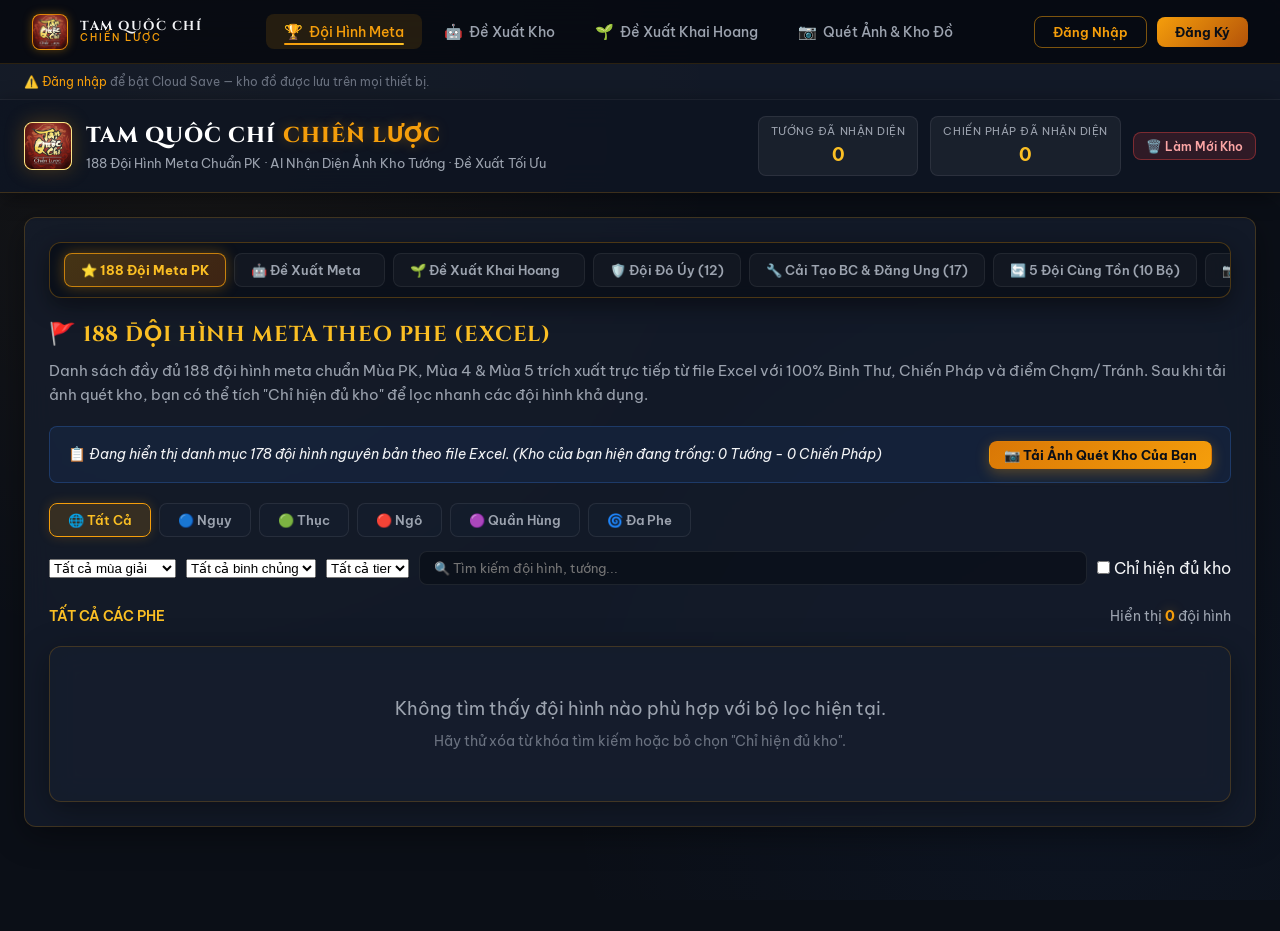
==== commit cc513957: "feat: synchronize web interface, 12-sheet Excel database, team categories & season filters" ====
--- a/static/index.html
+++ b/static/index.html
@@ -9,9 +9,9 @@
   <link rel="preconnect" href="https://fonts.gstatic.com" crossorigin>
   <link href="https://fonts.googleapis.com/css2?family=Be+Vietnam+Pro:wght@300;400;500;600;700;800&family=Cinzel:wght@700;900&display=swap" rel="stylesheet">
   <link rel="icon" type="image/jpeg" href="/anh/tamquocchi.jpg">
-  <link rel="stylesheet" href="css/style.css?v=8">
-  <link rel="stylesheet" href="css/navbar.css?v=8">
-  <link rel="stylesheet" href="css/auth.css?v=8">
+  <link rel="stylesheet" href="css/style.css?v=22">
+  <link rel="stylesheet" href="css/navbar.css?v=22">
+  <link rel="stylesheet" href="css/auth.css?v=22">
   <style>
     body { padding-top: 64px; }
     .cloud-sync-bar-wrap {
@@ -40,15 +40,18 @@
   </a>
 
   <div class="nav-links">
-    <button class="nav-link active" id="navbar-link-factions" onclick="switchTab('tab-factions')"><span class="nav-link-icon">🚩</span>175 Đội (Excel)</button>
-    <button class="nav-link" id="navbar-link-upload" onclick="switchTab('tab-upload')"><span class="nav-link-icon">📷</span>Tải Ảnh Quét</button>
-    <button class="nav-link" id="navbar-link-recommend" onclick="switchTab('tab-recommend')"><span class="nav-link-icon">🏆</span>Đề Xuất Team Meta</button>
+    <button class="nav-link active" id="navbar-link-factions" onclick="switchTab('tab-factions')"><span class="nav-link-icon">🏆</span>Đội Hình Meta</button>
+    <button class="nav-link" id="navbar-link-recommend" onclick="switchTab('tab-recommend')"><span class="nav-link-icon">🤖</span>Đề Xuất Kho</button>
     <button class="nav-link" id="navbar-link-starter" onclick="switchTab('tab-starter')"><span class="nav-link-icon">🌱</span>Đề Xuất Khai Hoang</button>
-    <button class="nav-link" id="navbar-link-inventory" onclick="switchTab('tab-inventory')"><span class="nav-link-icon">⚔️</span>Kho Tướng &amp; CP</button>
-    <button class="nav-link nav-reset-btn" id="navbar-link-reset" onclick="resetInventoryData()" title="Làm mới kho về 0 (Xóa dữ liệu cũ)"><span class="nav-link-icon">🗑️</span>Làm Mới</button>
+    <button class="nav-link" id="navbar-link-upload" onclick="switchTab('tab-upload')"><span class="nav-link-icon">📷</span>Quét Ảnh &amp; Kho Đồ</button>
   </div>
 
   <div class="nav-auth" id="nav-auth-section">
+    <button class="nav-inv-pill" id="navbar-inv-pill" onclick="switchTab('tab-inventory')" title="Xem kho tướng và chiến pháp đã nhận diện">
+      <span class="pill-dot"></span>
+      <span><strong id="nav-gen-count">0</strong> Tướng &bull; <strong id="nav-tac-count">0</strong> CP</span>
+    </button>
+    <button class="nav-reset-pill" id="navbar-link-reset" onclick="resetInventoryData()" title="Làm mới kho về 0 (Xóa dữ liệu cũ)">🗑️</button>
     <button class="nav-btn-login" onclick="openAuthModal('login')">Đăng Nhập</button>
     <button class="nav-btn-register" onclick="openAuthModal('register')">Đăng Ký</button>
   </div>
@@ -72,7 +75,7 @@
         <div class="brand-seal" style="width:48px;height:48px;min-width:48px;max-width:48px;min-height:48px;max-height:48px;overflow:hidden;border-radius:8px;flex-shrink:0"><img src="/anh/tamquocchi.jpg" alt="Logo" class="brand-seal-img" style="width:48px;height:48px;max-width:48px;max-height:48px;object-fit:cover;border-radius:8px;display:block"></div>
         <div class="brand-info">
           <h1>TAM QUỐC CHÍ <span class="accent-text">CHIẾN LƯỢC</span></h1>
-          <p class="tagline">175 Đội Hình Excel &middot; Nhận Diện Ảnh AI &middot; Đề Xuất Team Meta &amp; Khai Hoang</p>
+          <p class="tagline">188 Đội Hình Meta Chuẩn PK &middot; AI Nhận Diện Ảnh Kho Tướng &middot; Đề Xuất Tối Ưu</p>
         </div>
       </div>
 
@@ -90,42 +93,29 @@
         </button>
       </div>
     </div>
-
-    <!-- MAIN NAVIGATION TABS -->
-    <nav class="nav-tabs">
-      <div class="nav-container">
-        <button class="nav-tab active" data-tab="tab-factions" id="nav-btn-factions">
-          <span class="tab-icon">🚩</span> 175 Đội Hình Theo Phe (Excel)
-          <span class="tab-badge" id="factions-nav-badge" style="background: linear-gradient(135deg, #d97706, #b45309);">175 Đội</span>
-        </button>
-        <button class="nav-tab" data-tab="tab-upload" id="nav-btn-upload">
-          <span class="tab-icon">📷</span> Tải Ảnh &amp; Nhận Diện AI
-        </button>
-        <button class="nav-tab" data-tab="tab-recommend" id="nav-btn-recommend">
-          <span class="tab-icon">🏆</span> Đề Xuất Team Meta
-          <span class="tab-badge" id="recommend-badge">0 Đội</span>
-        </button>
-        <button class="nav-tab" data-tab="tab-starter" id="nav-btn-starter">
-          <span class="tab-icon">🌱</span> Đề Xuất Khai Hoang
-          <span class="tab-badge" id="starter-nav-badge" style="background: linear-gradient(135deg, #10b981, #059669);">0 Đội</span>
-        </button>
-        <button class="nav-tab" data-tab="tab-inventory" id="nav-btn-inventory">
-          <span class="tab-icon">⚔️</span> Kho Tướng &amp; Chiến Pháp
-          <span class="tab-counter" id="inventory-counter">0</span>
-        </button>
-      </div>
-    </nav>
   </header>
 
   <!-- MAIN APPLICATION BODY -->
   <main class="main-content">
 
-    <!-- TAB 1: 175 ĐỘI HÌNH THEO PHE (EXCEL) — MÀN HÌNH ĐẦU TIÊN MẶC ĐỊNH -->
+    <!-- TAB 1: 188 ĐỘI HÌNH THEO PHE (EXCEL) — MÀN HÌNH ĐẦU TIÊN MẶC ĐỊNH -->
     <section class="tab-panel active" id="tab-factions">
       <div class="card panel-card">
-        <div class="section-title-wrap">
-          <h2>🚩 175 ĐỘI HÌNH META THEO PHE (EXCEL)</h2>
-          <p class="section-desc">Danh sách đầy đủ 175+ đội hình meta theo từng phe trích xuất từ file Excel chuẩn Mùa PK. Sau khi tải ảnh quét kho, bạn có thể tích "Chỉ hiện đủ kho" để lọc nhanh các đội hình khả dụng.</p>
+        <!-- Unified Quick Switcher -->
+        <div class="team-category-switcher">
+          <button class="cat-pill active" data-tab="tab-factions" onclick="switchTab('tab-factions')">⭐ 188 Đội Meta PK</button>
+          <button class="cat-pill" data-tab="tab-recommend" onclick="switchTab('tab-recommend')">🤖 Đề Xuất Meta <span class="badge-rec-meta"></span></button>
+          <button class="cat-pill" data-tab="tab-starter" onclick="switchTab('tab-starter')">🌱 Đề Xuất Khai Hoang <span class="badge-rec-starter"></span></button>
+          <button class="cat-pill" data-tab="tab-do-uy" onclick="switchTab('tab-do-uy')">🛡️ Đội Đô Úy (12)</button>
+          <button class="cat-pill" data-tab="tab-cai-tao" onclick="switchTab('tab-cai-tao')">🔧 Cải Tạo BC &amp; Đăng Ung (17)</button>
+          <button class="cat-pill" data-tab="tab-cung-ton" onclick="switchTab('tab-cung-ton')">🔄 5 Đội Cùng Tồn (10 Bộ)</button>
+          <button class="cat-pill" data-tab="tab-upload" onclick="switchTab('tab-upload')">📷 Quét Ảnh AI</button>
+          <button class="cat-pill" data-tab="tab-inventory" onclick="switchTab('tab-inventory')">⚔️ Kho Tướng &amp; CP</button>
+        </div>
+
+        <div class="section-title-wrap">
+          <h2>🚩 188 ĐỘI HÌNH META THEO PHE (EXCEL)</h2>
+          <p class="section-desc">Danh sách đầy đủ 188 đội hình meta chuẩn Mùa PK, Mùa 4 &amp; Mùa 5 trích xuất trực tiếp từ file Excel với 100% Binh Thư, Chiến Pháp và điểm Chạm/Tránh. Sau khi tải ảnh quét kho, bạn có thể tích "Chỉ hiện đủ kho" để lọc nhanh các đội hình khả dụng.</p>
         </div>
 
         <div id="factions-inventory-status"></div>
@@ -140,6 +130,12 @@
             <button class="faction-mega-tab" data-faction="Tam Thế">🌀 Đa Phe</button>
           </div>
           <div class="faction-sub-filters">
+            <select id="faction-filter-season" class="filter-select">
+              <option value="All">Tất cả mùa giải</option>
+              <option value="PK">Mùa PK (176 đội)</option>
+              <option value="Mùa 4">Mùa 4 (6 đội)</option>
+              <option value="Mùa 5">Mùa 5 (6 đội)</option>
+            </select>
             <select id="faction-filter-troop" class="filter-select">
               <option value="All">Tất cả binh chủng</option>
               <option value="Kỵ">Kỵ</option>
@@ -170,9 +166,117 @@
       </div>
     </section>
 
-    <!-- TAB 2: TRANG TẢI ẢNH NHẬN DIỆN (UP HÌNH) -->
+    <!-- TAB 2: TEAM ĐÔ ÚY -->
+    <section class="tab-panel" id="tab-do-uy">
+      <div class="card panel-card">
+        <div class="team-category-switcher">
+          <button class="cat-pill" data-tab="tab-factions" onclick="switchTab('tab-factions')">⭐ 188 Đội Meta PK</button>
+          <button class="cat-pill" data-tab="tab-recommend" onclick="switchTab('tab-recommend')">🤖 Đề Xuất Meta <span class="badge-rec-meta"></span></button>
+          <button class="cat-pill" data-tab="tab-starter" onclick="switchTab('tab-starter')">🌱 Đề Xuất Khai Hoang <span class="badge-rec-starter"></span></button>
+          <button class="cat-pill active" data-tab="tab-do-uy" onclick="switchTab('tab-do-uy')">🛡️ Đội Đô Úy (12)</button>
+          <button class="cat-pill" data-tab="tab-cai-tao" onclick="switchTab('tab-cai-tao')">🔧 Cải Tạo BC &amp; Đăng Ung (17)</button>
+          <button class="cat-pill" data-tab="tab-cung-ton" onclick="switchTab('tab-cung-ton')">🔄 5 Đội Cùng Tồn (10 Bộ)</button>
+          <button class="cat-pill" data-tab="tab-upload" onclick="switchTab('tab-upload')">📷 Quét Ảnh AI</button>
+          <button class="cat-pill" data-tab="tab-inventory" onclick="switchTab('tab-inventory')">⚔️ Kho Tướng &amp; CP</button>
+        </div>
+
+        <div class="section-title-wrap">
+          <h2>🛡️ TEAM ĐÔ ÚY — HƯỚNG DẪN ĐẦU TƯ TEAM</h2>
+          <p class="section-desc">Danh sách 12 đội hình Team Đô Úy được biên soạn từ kinh nghiệm người chơi. Dựa trên tính tham khảo, không xài tuyệt kỹ. Nếu có tuyệt kỹ sẽ mạnh hơn.</p>
+        </div>
+        <div style="margin: 14px 0 18px; font-size: 14px; color: var(--text-muted); display:flex; justify-content:space-between; align-items:center; flex-wrap:wrap; gap:8px">
+          <span style="font-weight:600; color:#a78bfa">TEAM ĐÔ ÚY</span>
+          <span>Hiển thị <strong id="do-uy-count" class="accent-text">0</strong> đội hình</span>
+        </div>
+        <div id="do-uy-teams-grid" class="faction-teams-grid"></div>
+      </div>
+    </section>
+
+    <!-- TAB 3: CẢI TẠO BINH CHỦNG & LỆNH ĐĂNG UNG -->
+    <section class="tab-panel" id="tab-cai-tao">
+      <div class="card panel-card">
+        <div class="team-category-switcher">
+          <button class="cat-pill" data-tab="tab-factions" onclick="switchTab('tab-factions')">⭐ 188 Đội Meta PK</button>
+          <button class="cat-pill" data-tab="tab-recommend" onclick="switchTab('tab-recommend')">🤖 Đề Xuất Meta <span class="badge-rec-meta"></span></button>
+          <button class="cat-pill" data-tab="tab-starter" onclick="switchTab('tab-starter')">🌱 Đề Xuất Khai Hoang <span class="badge-rec-starter"></span></button>
+          <button class="cat-pill" data-tab="tab-do-uy" onclick="switchTab('tab-do-uy')">🛡️ Đội Đô Úy (12)</button>
+          <button class="cat-pill active" data-tab="tab-cai-tao" onclick="switchTab('tab-cai-tao')">🔧 Cải Tạo BC &amp; Đăng Ung (17)</button>
+          <button class="cat-pill" data-tab="tab-cung-ton" onclick="switchTab('tab-cung-ton')">🔄 5 Đội Cùng Tồn (10 Bộ)</button>
+          <button class="cat-pill" data-tab="tab-upload" onclick="switchTab('tab-upload')">📷 Quét Ảnh AI</button>
+          <button class="cat-pill" data-tab="tab-inventory" onclick="switchTab('tab-inventory')">⚔️ Kho Tướng &amp; CP</button>
+        </div>
+
+        <div class="section-title-wrap">
+          <h2>🔧 TIẾN CỬ ĐỘI HÌNH CẢI TẠO BINH CHỦNG &amp; LỆNH ĐĂNG UNG</h2>
+          <p class="section-desc">17 đội hình đặc biệt vận dụng cơ chế Cải Tạo Binh Chủng và Lệnh Đăng Ung từ file Excel. Tối ưu hóa chuyển đổi binh chủng S, mở khóa các chiến thuật đỉnh cao.</p>
+        </div>
+
+        <div class="faction-filter-panel">
+          <div class="faction-mega-tabs" id="cai-tao-tabs">
+            <button class="faction-mega-tab active" data-section="All" id="cai-tao-tab-all" onclick="filterCaiTaoSection('All')">🌐 Tất Cả (17 Đội)</button>
+            <button class="faction-mega-tab" data-section="Cải Tạo Binh Chủng" id="cai-tao-tab-ct" onclick="filterCaiTaoSection('Cải Tạo Binh Chủng')">🛠️ Cải Tạo Binh Chủng (14 Đội)</button>
+            <button class="faction-mega-tab" data-section="Lệnh Đăng Ung" id="cai-tao-tab-du" onclick="filterCaiTaoSection('Lệnh Đăng Ung')">📜 Lệnh Đăng Ung (3 Đội)</button>
+          </div>
+          <div class="faction-sub-filters">
+            <input type="text" id="cai-tao-search" class="inv-search-input" placeholder="🔍 Tìm kiếm tướng, chiến pháp cải tạo..." oninput="filterCaiTaoSearch(this.value)">
+          </div>
+        </div>
+
+        <div style="margin: 14px 0 18px; font-size: 14px; color: var(--text-muted); display:flex; justify-content:space-between; align-items:center; flex-wrap:wrap; gap:8px">
+          <span style="font-weight:600; color:#38bdf8">ĐỘI HÌNH CẢI TẠO &amp; ĐĂNG UNG</span>
+          <span>Hiển thị <strong id="cai-tao-count" class="accent-text">0</strong> đội hình</span>
+        </div>
+
+        <div id="cai-tao-teams-grid" class="faction-teams-grid"></div>
+      </div>
+    </section>
+
+    <!-- TAB 4: ĐỘI HÌNH CÙNG TỒN (COEXISTING PORTFOLIOS) -->
+    <section class="tab-panel" id="tab-cung-ton">
+      <div class="card panel-card">
+        <div class="team-category-switcher">
+          <button class="cat-pill" data-tab="tab-factions" onclick="switchTab('tab-factions')">⭐ 188 Đội Meta PK</button>
+          <button class="cat-pill" data-tab="tab-recommend" onclick="switchTab('tab-recommend')">🤖 Đề Xuất Meta <span class="badge-rec-meta"></span></button>
+          <button class="cat-pill" data-tab="tab-starter" onclick="switchTab('tab-starter')">🌱 Đề Xuất Khai Hoang <span class="badge-rec-starter"></span></button>
+          <button class="cat-pill" data-tab="tab-do-uy" onclick="switchTab('tab-do-uy')">🛡️ Đội Đô Úy (12)</button>
+          <button class="cat-pill" data-tab="tab-cai-tao" onclick="switchTab('tab-cai-tao')">🔧 Cải Tạo BC &amp; Đăng Ung (17)</button>
+          <button class="cat-pill active" data-tab="tab-cung-ton" onclick="switchTab('tab-cung-ton')">🔄 5 Đội Cùng Tồn (10 Bộ)</button>
+          <button class="cat-pill" data-tab="tab-upload" onclick="switchTab('tab-upload')">📷 Quét Ảnh AI</button>
+          <button class="cat-pill" data-tab="tab-inventory" onclick="switchTab('tab-inventory')">⚔️ Kho Tướng &amp; CP</button>
+        </div>
+
+        <div class="section-title-wrap">
+          <h2>🔄 CÁC BỘ ĐỘI HÌNH CÙNG TỒN TẠI (5 - 8 ĐỘI KHÔNG TRÙNG CHIẾN PHÁP)</h2>
+          <p class="section-desc">Trích xuất trực tiếp từ các sheet "Team Cùng Tồn" và "nhiều Team cùng tồn tại" trong file Excel. Các bộ khung 5-8 đội phối hợp ra trận không trùng chiến pháp, kèm đội hình tiến cử Khai Hoang, Binh Thư và điểm cộng thuộc tính.</p>
+        </div>
+
+        <!-- Portfolio set selector buttons -->
+        <div class="portfolio-set-selector" id="cung-ton-sets-bar" style="display:flex;gap:8px;overflow-x:auto;padding-bottom:12px;margin-bottom:16px;border-bottom:1px solid rgba(255,255,255,0.08)">
+        </div>
+
+        <!-- Portfolio set header info (Description & Starter recommendation) -->
+        <div id="cung-ton-set-info" style="margin-bottom:20px"></div>
+
+        <!-- Portfolio teams container -->
+        <div id="cung-ton-teams-container"></div>
+      </div>
+    </section>
+
+    <!-- TAB 5: TRANG TẢI ẢNH NHẬN DIỆN (UP HÌNH) -->
     <section class="tab-panel" id="tab-upload">
       <div class="card panel-card">
+        <div class="team-category-switcher">
+          <button class="cat-pill" data-tab="tab-factions" onclick="switchTab('tab-factions')">⭐ 188 Đội Meta PK</button>
+          <button class="cat-pill" data-tab="tab-recommend" onclick="switchTab('tab-recommend')">🤖 Đề Xuất Meta <span class="badge-rec-meta"></span></button>
+          <button class="cat-pill" data-tab="tab-starter" onclick="switchTab('tab-starter')">🌱 Đề Xuất Khai Hoang <span class="badge-rec-starter"></span></button>
+          <button class="cat-pill" data-tab="tab-do-uy" onclick="switchTab('tab-do-uy')">🛡️ Đội Đô Úy (12)</button>
+          <button class="cat-pill" data-tab="tab-cai-tao" onclick="switchTab('tab-cai-tao')">🔧 Cải Tạo BC &amp; Đăng Ung (17)</button>
+          <button class="cat-pill" data-tab="tab-cung-ton" onclick="switchTab('tab-cung-ton')">🔄 5 Đội Cùng Tồn (10 Bộ)</button>
+          <button class="cat-pill active" data-tab="tab-upload" onclick="switchTab('tab-upload')">📷 Quét Ảnh AI</button>
+          <button class="cat-pill" data-tab="tab-inventory" onclick="switchTab('tab-inventory')">⚔️ Kho Tướng &amp; CP</button>
+          <span id="upload-sub-gen-count" style="display:none">0</span>
+          <span id="upload-sub-tac-count" style="display:none">0</span>
+        </div>
         <div class="section-title-wrap">
           <h2>📸 TẢI ẢNH CHỤP MÀN HÌNH GAME (UP HÌNH)</h2>
           <p class="section-desc">Hỗ trợ tải nhiều ảnh chụp màn hình kho Tướng hoặc kho Chiến Pháp. AI sẽ tự động phân tích và trích xuất danh sách sở hữu làm dữ liệu để đề xuất Team Meta và Team Khai Hoang.</p>
@@ -223,6 +327,17 @@
     <!-- TAB 3: ĐỀ XUẤT TEAM META (DỰA TRÊN DỮ LIỆU TỪ ẢNH) -->
     <section class="tab-panel" id="tab-recommend">
       <div class="card panel-card">
+        <div class="team-category-switcher">
+          <button class="cat-pill" data-tab="tab-factions" onclick="switchTab('tab-factions')">⭐ 188 Đội Meta PK</button>
+          <button class="cat-pill active" data-tab="tab-recommend" onclick="switchTab('tab-recommend')">🤖 Đề Xuất Meta <span class="badge-rec-meta"></span></button>
+          <button class="cat-pill" data-tab="tab-starter" onclick="switchTab('tab-starter')">🌱 Đề Xuất Khai Hoang <span class="badge-rec-starter"></span></button>
+          <button class="cat-pill" data-tab="tab-do-uy" onclick="switchTab('tab-do-uy')">🛡️ Đội Đô Úy (12)</button>
+          <button class="cat-pill" data-tab="tab-cai-tao" onclick="switchTab('tab-cai-tao')">🔧 Cải Tạo BC &amp; Đăng Ung (17)</button>
+          <button class="cat-pill" data-tab="tab-cung-ton" onclick="switchTab('tab-cung-ton')">🔄 5 Đội Cùng Tồn (10 Bộ)</button>
+          <button class="cat-pill" data-tab="tab-upload" onclick="switchTab('tab-upload')">📷 Quét Ảnh AI</button>
+          <button class="cat-pill" data-tab="tab-inventory" onclick="switchTab('tab-inventory')">⚔️ Kho Tướng &amp; CP</button>
+          <span id="rec-meta-count" style="display:none">0</span>
+        </div>
         <div class="section-title-wrap">
           <h2>🏆 ĐỀ XUẤT TEAM META (DỰA TRÊN DỮ LIỆU ẢNH)</h2>
           <p class="section-desc">Hệ thống so khớp kho tướng &amp; chiến pháp (nhận diện từ ảnh bạn vừa tải lên) với toàn bộ 175 đội hình meta, tính toán % tương thích và đề xuất các đội T0/T1 mạnh nhất bạn có thể xuất trận.</p>
@@ -280,6 +395,20 @@
     <!-- TAB 4: ĐỀ XUẤT TEAM KHAI HOANG (MỞ ĐẤT) (DỰA TRÊN DỮ LIỆU ẢNH) -->
     <section class="tab-panel" id="tab-starter">
       <div class="card panel-card">
+        <div class="team-category-switcher">
+          <button class="cat-pill" data-tab="tab-factions" onclick="switchTab('tab-factions')">⭐ 188 Đội Meta PK</button>
+          <button class="cat-pill" data-tab="tab-recommend" onclick="switchTab('tab-recommend')">🤖 Đề Xuất Meta <span class="badge-rec-meta"></span></button>
+          <button class="cat-pill active" data-tab="tab-starter" onclick="switchTab('tab-starter')">🌱 Đề Xuất Khai Hoang <span class="badge-rec-starter"></span></button>
+          <button class="cat-pill" data-tab="tab-do-uy" onclick="switchTab('tab-do-uy')">🛡️ Đội Đô Úy (12)</button>
+          <button class="cat-pill" data-tab="tab-cai-tao" onclick="switchTab('tab-cai-tao')">🔧 Cải Tạo BC &amp; Đăng Ung (17)</button>
+          <button class="cat-pill" data-tab="tab-cung-ton" onclick="switchTab('tab-cung-ton')">🔄 5 Đội Cùng Tồn (10 Bộ)</button>
+          <button class="cat-pill" data-tab="tab-upload" onclick="switchTab('tab-upload')">📷 Quét Ảnh AI</button>
+          <button class="cat-pill" data-tab="tab-inventory" onclick="switchTab('tab-inventory')">⚔️ Kho Tướng &amp; CP</button>
+          <span id="rec-starter-count" style="display:none">15</span>
+          <span id="rec-meta-count-2" style="display:none">0</span>
+          <span id="rec-starter-count-2" style="display:none">15</span>
+        </div>
+
         <div class="section-title-wrap">
           <h2>🌱 ĐỀ XUẤT TEAM KHAI HOANG (MỞ ĐẤT)</h2>
           <p class="section-desc">Đề xuất các đội hình chuyên dụng cho Khai Hoang (mở đất đầu mùa) dựa trên tướng &amp; chiến pháp nhận diện từ ảnh. Kèm cẩm nang đánh Mỏ 4-5-6-7 và đội hình thám thính quái.</p>
@@ -330,6 +459,17 @@
     <!-- TAB 5: KHO TƯỚNG & CHIẾN PHÁP (KIỂM TRA DỮ LIỆU) -->
     <section class="tab-panel" id="tab-inventory">
       <div class="card panel-card">
+        <div class="team-category-switcher">
+          <button class="cat-pill" data-tab="tab-factions" onclick="switchTab('tab-factions')">⭐ 188 Đội Meta PK</button>
+          <button class="cat-pill" data-tab="tab-recommend" onclick="switchTab('tab-recommend')">🤖 Đề Xuất Meta <span class="badge-rec-meta"></span></button>
+          <button class="cat-pill" data-tab="tab-starter" onclick="switchTab('tab-starter')">🌱 Đề Xuất Khai Hoang <span class="badge-rec-starter"></span></button>
+          <button class="cat-pill" data-tab="tab-do-uy" onclick="switchTab('tab-do-uy')">🛡️ Đội Đô Úy (12)</button>
+          <button class="cat-pill" data-tab="tab-cai-tao" onclick="switchTab('tab-cai-tao')">🔧 Cải Tạo BC &amp; Đăng Ung (17)</button>
+          <button class="cat-pill" data-tab="tab-cung-ton" onclick="switchTab('tab-cung-ton')">🔄 5 Đội Cùng Tồn (10 Bộ)</button>
+          <button class="cat-pill" data-tab="tab-upload" onclick="switchTab('tab-upload')">📷 Quét Ảnh AI</button>
+          <button class="cat-pill active" data-tab="tab-inventory" onclick="switchTab('tab-inventory')">⚔️ Kho Tướng &amp; CP</button>
+        </div>
+
         <div class="section-title-wrap">
           <h2>⚔️ KHO TƯỚNG &amp; CHIẾN PHÁP ĐÃ NHẬN DIỆN</h2>
           <p class="section-desc">Xem và kiểm tra danh sách tướng và chiến pháp đã được AI trích xuất từ ảnh chụp, hoặc tích chọn bổ sung thủ công.</p>
@@ -427,8 +567,8 @@
   </div>
 </div>
 
-<script src="js/auth.js"></script>
-<script src="js/app.js"></script>
+<script src="js/auth.js?v=22"></script>
+<script src="js/app.js?v=22"></script>
 
 <!-- AI TEAM ANALYZER MODAL -->
 <div class="ai-analyze-overlay" id="ai-analyze-overlay">
--- a/static/css/style.css
+++ b/static/css/style.css
@@ -1210,6 +1210,54 @@
   font-size: 0.72rem;
   color: var(--text-dim);
   margin-top: 0.5rem;
+}
+
+/* Binh Thư Styling */
+.slot-binh-thu-box {
+  margin-top: 0.65rem;
+  padding: 6px 10px;
+  background: rgba(245, 158, 11, 0.08);
+  border: 1px dashed rgba(245, 158, 11, 0.35);
+  border-radius: 6px;
+}
+
+.binh-thu-label {
+  font-size: 0.72rem;
+  color: #fbbf24;
+  font-weight: 700;
+  margin-bottom: 4px;
+  display: flex;
+  align-items: center;
+  gap: 4px;
+  text-transform: uppercase;
+  letter-spacing: 0.5px;
+}
+
+.binh-thu-pills-row {
+  display: flex;
+  gap: 5px;
+  flex-wrap: wrap;
+}
+
+.binh-thu-pill {
+  font-size: 0.73rem;
+  padding: 2px 8px;
+  border-radius: 4px;
+  font-weight: 500;
+  white-space: nowrap;
+}
+
+.binh-thu-pill.main-tome {
+  background: rgba(217, 119, 6, 0.3);
+  color: #fde68a;
+  border: 1px solid rgba(245, 158, 11, 0.5);
+  font-weight: 700;
+}
+
+.binh-thu-pill.sub-tome {
+  background: rgba(255, 255, 255, 0.06);
+  color: #e2e8f0;
+  border: 1px solid rgba(255, 255, 255, 0.12);
 }
 
 /* Tactical Insights */
@@ -2167,3 +2215,205 @@
   border: 1px solid var(--border-subtle);
 }
 
+/* =========================================================
+   CẢI TẠO BINH CHỦNG & ĐỘI HÌNH CÙNG TỒN STYLES
+   ========================================================= */
+
+.cai-tao-card {
+  border-top: 3px solid #0ea5e9;
+  background: rgba(18, 26, 40, 0.8);
+  border-radius: 12px;
+  border: 1px solid rgba(14, 165, 233, 0.2);
+  transition: transform 0.2s, box-shadow 0.2s;
+}
+
+.cai-tao-card:hover {
+  transform: translateY(-2px);
+  box-shadow: 0 8px 24px rgba(14, 165, 233, 0.15);
+  border-color: rgba(14, 165, 233, 0.4);
+}
+
+.cai-tao-card.section-dang-ung {
+  border-top-color: #f59e0b;
+  border-color: rgba(245, 158, 11, 0.25);
+}
+
+.cai-tao-card.section-dang-ung:hover {
+  box-shadow: 0 8px 24px rgba(245, 158, 11, 0.2);
+  border-color: rgba(245, 158, 11, 0.5);
+}
+
+/* Portfolio set selector */
+.portfolio-set-btn {
+  padding: 8px 18px;
+  border-radius: 8px;
+  background: rgba(255, 255, 255, 0.04);
+  border: 1px solid rgba(255, 255, 255, 0.1);
+  color: #d1d5db;
+  font-family: inherit;
+  font-size: 13.5px;
+  font-weight: 600;
+  cursor: pointer;
+  white-space: nowrap;
+  transition: all 0.2s ease;
+}
+
+.portfolio-set-btn:hover {
+  background: rgba(16, 185, 129, 0.1);
+  color: #34d399;
+  border-color: rgba(16, 185, 129, 0.3);
+}
+
+.portfolio-set-btn.active {
+  background: linear-gradient(135deg, rgba(16, 185, 129, 0.25), rgba(5, 150, 105, 0.25));
+  color: #10b981;
+  border-color: #10b981;
+  box-shadow: 0 0 12px rgba(16, 185, 129, 0.2);
+}
+
+/* Coexisting starter banner */
+.cung-ton-starter-banner {
+  background: linear-gradient(135deg, rgba(245, 158, 11, 0.12), rgba(180, 83, 9, 0.08));
+  border: 1px solid rgba(245, 158, 11, 0.35);
+  border-radius: 10px;
+  padding: 14px 18px;
+  margin-bottom: 20px;
+}
+
+.cung-ton-starter-title {
+  font-size: 14px;
+  font-weight: 700;
+  color: #fbbf24;
+  display: flex;
+  align-items: center;
+  gap: 8px;
+  margin-bottom: 6px;
+}
+
+.cung-ton-starter-content {
+  font-size: 13px;
+  color: #e5e7eb;
+  line-height: 1.6;
+  white-space: pre-line;
+}
+
+/* Coexisting teams grid */
+.cung-ton-teams-grid {
+  display: grid;
+  grid-template-columns: repeat(auto-fill, minmax(360px, 1fr));
+  gap: 18px;
+}
+
+.cung-ton-team-card {
+  background: rgba(22, 30, 46, 0.85);
+  border: 1px solid rgba(255, 255, 255, 0.08);
+  border-radius: 12px;
+  padding: 16px;
+  transition: all 0.2s;
+  display: flex;
+  flex-direction: column;
+  justify-content: space-between;
+}
+
+.cung-ton-team-card:hover {
+  transform: translateY(-2px);
+  border-color: rgba(16, 185, 129, 0.4);
+  box-shadow: 0 8px 24px rgba(0, 0, 0, 0.4);
+}
+
+.cung-ton-card-header {
+  display: flex;
+  justify-content: space-between;
+  align-items: center;
+  padding-bottom: 12px;
+  border-bottom: 1px solid rgba(255, 255, 255, 0.06);
+  margin-bottom: 12px;
+}
+
+.cung-ton-team-title {
+  font-size: 15px;
+  font-weight: 700;
+  color: #f3f4f6;
+}
+
+.stat-point-pill {
+  display: inline-flex;
+  align-items: center;
+  gap: 4px;
+  padding: 3px 8px;
+  background: rgba(56, 189, 248, 0.12);
+  color: #38bdf8;
+  border: 1px solid rgba(56, 189, 248, 0.25);
+  border-radius: 4px;
+  font-size: 11px;
+  font-weight: 600;
+  margin-top: 4px;
+}
+
+/* =========================================================
+   AI TEAM ANALYZER MODAL
+   ========================================================= */
+
+.ai-analyze-overlay {
+  position: fixed;
+  inset: 0;
+  background: rgba(0, 0, 0, 0.78);
+  backdrop-filter: blur(8px);
+  -webkit-backdrop-filter: blur(8px);
+  z-index: 10000;
+  display: none;
+  align-items: center;
+  justify-content: center;
+  padding: 20px;
+}
+
+.ai-analyze-overlay.active {
+  display: flex !important;
+}
+
+.ai-analyze-modal {
+  background: #111827;
+  border: 1px solid rgba(245, 158, 11, 0.3);
+  box-shadow: 0 20px 50px rgba(0, 0, 0, 0.8), 0 0 30px rgba(245, 158, 11, 0.15);
+  border-radius: 16px;
+  width: 100%;
+  max-width: 600px;
+  max-height: 85vh;
+  overflow-y: auto;
+  position: relative;
+  padding: 24px;
+}
+
+.ai-analyze-modal-header {
+  display: flex;
+  align-items: center;
+  gap: 12px;
+  margin-bottom: 20px;
+  padding-bottom: 14px;
+  border-bottom: 1px solid rgba(255, 255, 255, 0.08);
+}
+
+.ai-analyze-modal-icon {
+  font-size: 28px;
+}
+
+.ai-analyze-close {
+  position: absolute;
+  top: 18px;
+  right: 18px;
+  background: none;
+  border: none;
+  color: #9ca3af;
+  font-size: 20px;
+  cursor: pointer;
+  padding: 4px 8px;
+  border-radius: 6px;
+  transition: all 0.15s;
+}
+
+.ai-analyze-close:hover {
+  color: #fff;
+  background: rgba(255, 255, 255, 0.1);
+}
+
+
--- a/static/css/navbar.css
+++ b/static/css/navbar.css
@@ -337,6 +337,132 @@
   transition: all 0.2s;
 }
 
+/* Live Inventory Pill in Navbar */
+.nav-inv-pill {
+  display: inline-flex;
+  align-items: center;
+  gap: 8px;
+  background: rgba(16, 185, 129, 0.1);
+  border: 1px solid rgba(16, 185, 129, 0.35);
+  color: #34d399;
+  font-family: 'Be Vietnam Pro', sans-serif;
+  font-size: 12.5px;
+  font-weight: 600;
+  padding: 6px 14px;
+  border-radius: 20px;
+  cursor: pointer;
+  transition: all 0.2s ease;
+  white-space: nowrap;
+}
+
+.nav-inv-pill:hover {
+  background: rgba(16, 185, 129, 0.2);
+  border-color: #34d399;
+  box-shadow: 0 0 12px rgba(16, 185, 129, 0.3);
+  transform: translateY(-1px);
+}
+
+.nav-inv-pill .pill-dot {
+  width: 7px;
+  height: 7px;
+  background: #10b981;
+  border-radius: 50%;
+  box-shadow: 0 0 8px #10b981;
+  animation: pulse-dot 2s infinite;
+}
+
+@keyframes pulse-dot {
+  0%, 100% { opacity: 1; transform: scale(1); }
+  50% { opacity: 0.5; transform: scale(0.85); }
+}
+
+.nav-reset-pill {
+  background: rgba(239, 68, 68, 0.08);
+  border: 1px solid rgba(239, 68, 68, 0.3);
+  color: #f87171;
+  border-radius: 8px;
+  padding: 6px 10px;
+  font-size: 13px;
+  cursor: pointer;
+  transition: all 0.2s ease;
+}
+
+.nav-reset-pill:hover {
+  background: rgba(239, 68, 68, 0.2);
+  border-color: #ef4444;
+  color: #fca5a5;
+  box-shadow: 0 0 10px rgba(239, 68, 68, 0.3);
+}
+
+/* Category Switcher Pill Bar across all Team Catalogs */
+.team-category-switcher {
+  position: sticky;
+  top: 64px;
+  z-index: 100;
+  display: flex;
+  align-items: center;
+  gap: 8px;
+  padding: 10px 14px;
+  background: rgba(11, 16, 26, 0.95);
+  backdrop-filter: blur(16px);
+  -webkit-backdrop-filter: blur(16px);
+  border: 1px solid rgba(245, 158, 11, 0.28);
+  border-radius: 12px;
+  margin-bottom: 20px;
+  overflow-x: auto;
+  scrollbar-width: none;
+  box-shadow: 0 8px 24px rgba(0,0,0,0.45);
+}
+
+.team-category-switcher::-webkit-scrollbar { display: none; }
+
+.team-category-switcher .cat-pill {
+  display: inline-flex;
+  align-items: center;
+  gap: 6px;
+  padding: 8px 16px;
+  border-radius: 8px;
+  font-family: 'Be Vietnam Pro', sans-serif;
+  font-size: 13px;
+  font-weight: 600;
+  color: #9ca3af;
+  background: rgba(255, 255, 255, 0.03);
+  border: 1px solid rgba(255, 255, 255, 0.07);
+  cursor: pointer;
+  white-space: nowrap;
+  transition: all 0.2s ease;
+  flex-shrink: 0;
+}
+
+.team-category-switcher .cat-pill:hover {
+  color: #fef3c7;
+  background: rgba(245, 158, 11, 0.12);
+  border-color: rgba(245, 158, 11, 0.4);
+  transform: translateY(-1px);
+}
+
+.team-category-switcher .cat-pill.active {
+  color: #fbbf24;
+  background: linear-gradient(135deg, rgba(245, 158, 11, 0.25), rgba(180, 83, 9, 0.3));
+  border-color: rgba(245, 158, 11, 0.75);
+  box-shadow: 0 0 14px rgba(245, 158, 11, 0.35);
+  font-weight: 700;
+}
+
+.team-category-switcher .cat-pill .badge-rec-meta,
+.team-category-switcher .cat-pill .badge-rec-starter {
+  display: inline-block;
+  font-size: 11px;
+  font-weight: 700;
+  color: #38bdf8;
+  margin-left: 2px;
+}
+
+.team-category-switcher .cat-pill.active .badge-rec-meta,
+.team-category-switcher .cat-pill.active .badge-rec-starter {
+  color: #fde68a;
+}
+
 @media (max-width: 768px) {
   .site-navbar { padding: 0 16px; }
   .nav-links { display: none; }
@@ -344,3 +470,4 @@
   .nav-hamburger { display: flex; }
   .nav-auth .nav-btn-register { display: none; }
 }
+
